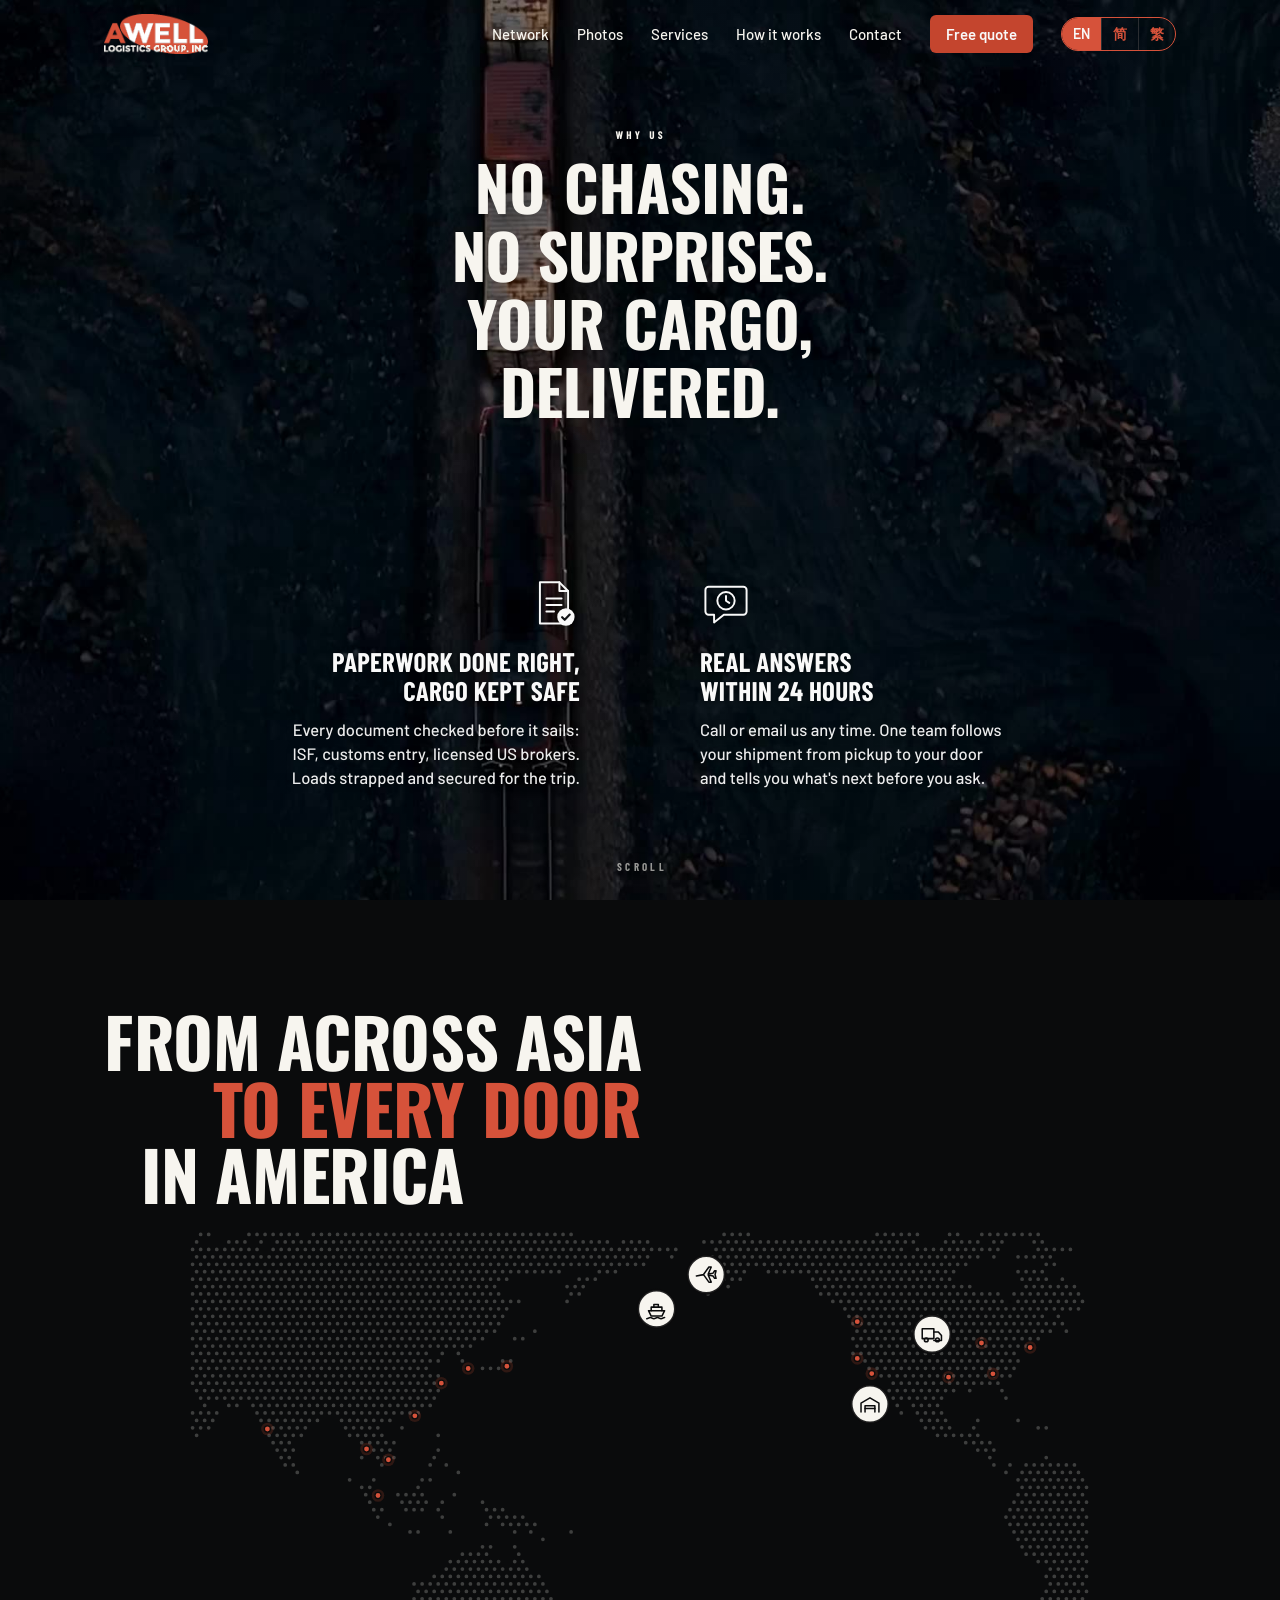
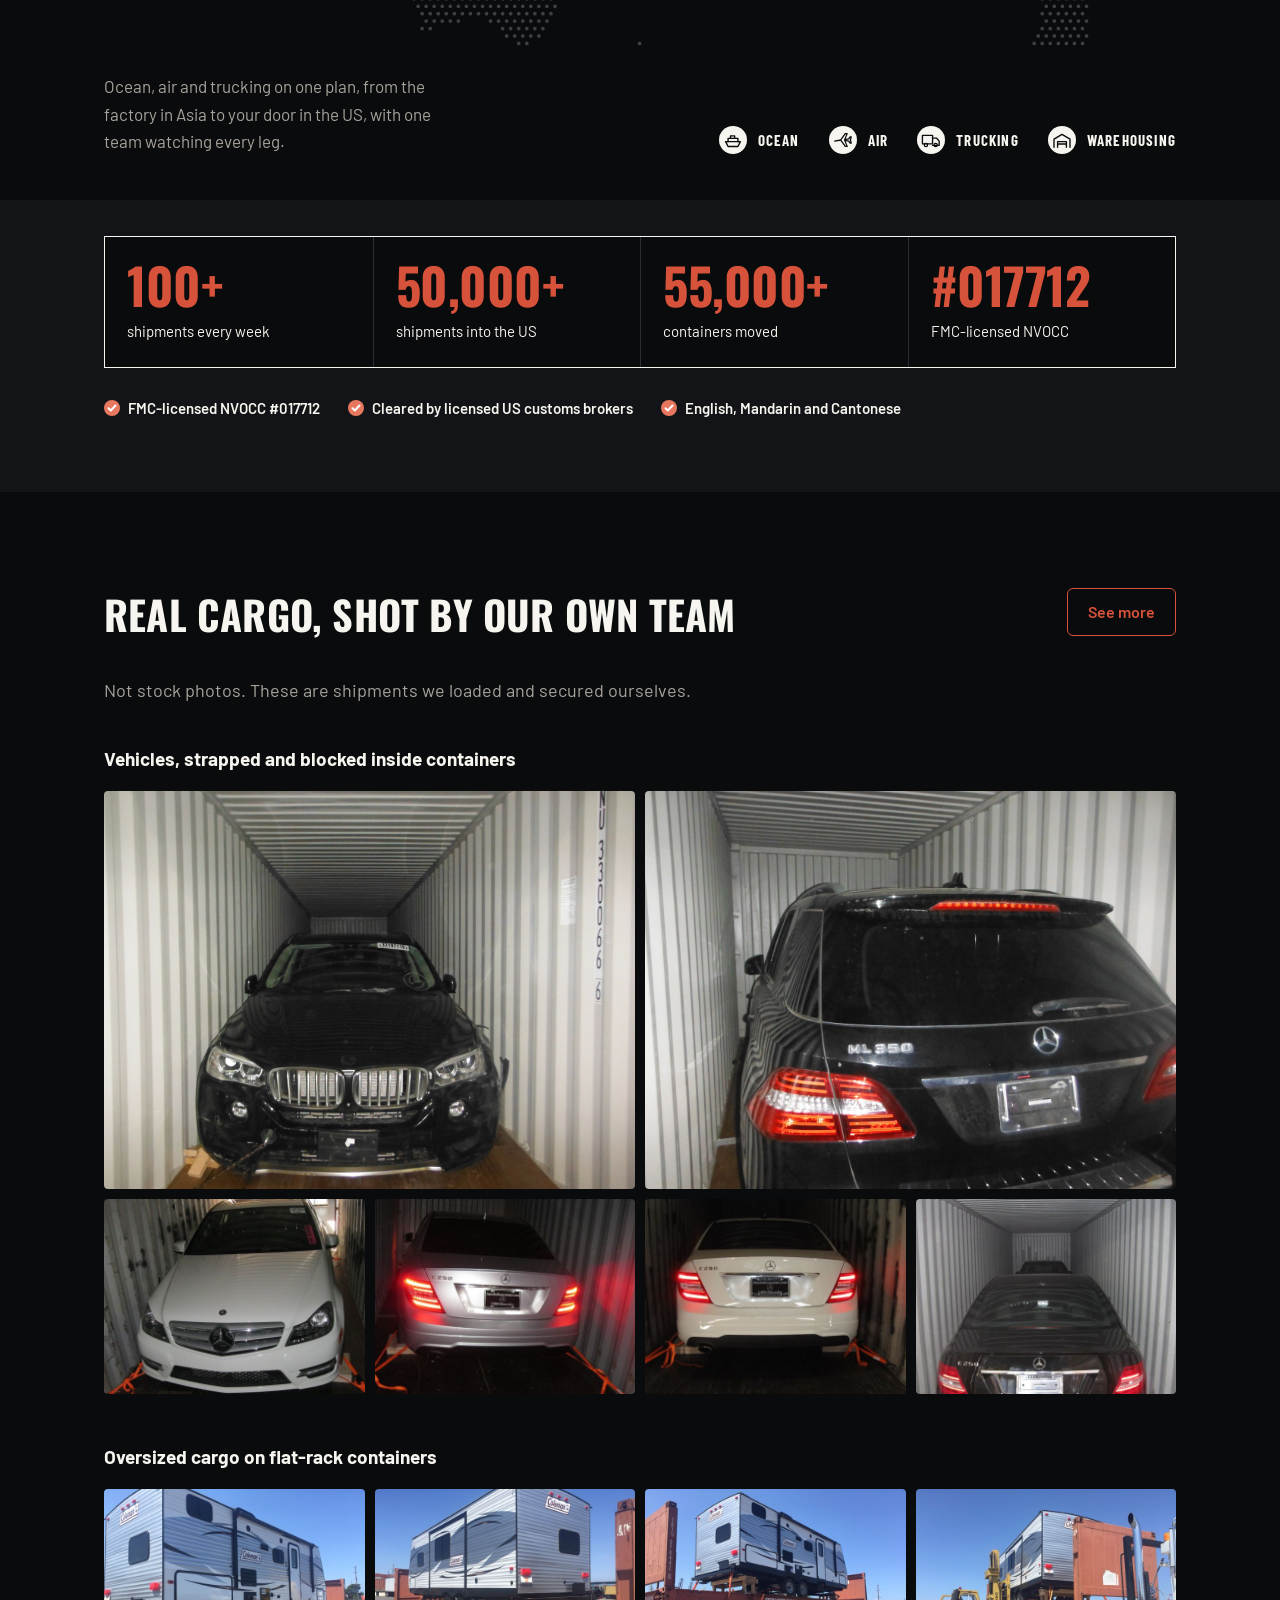
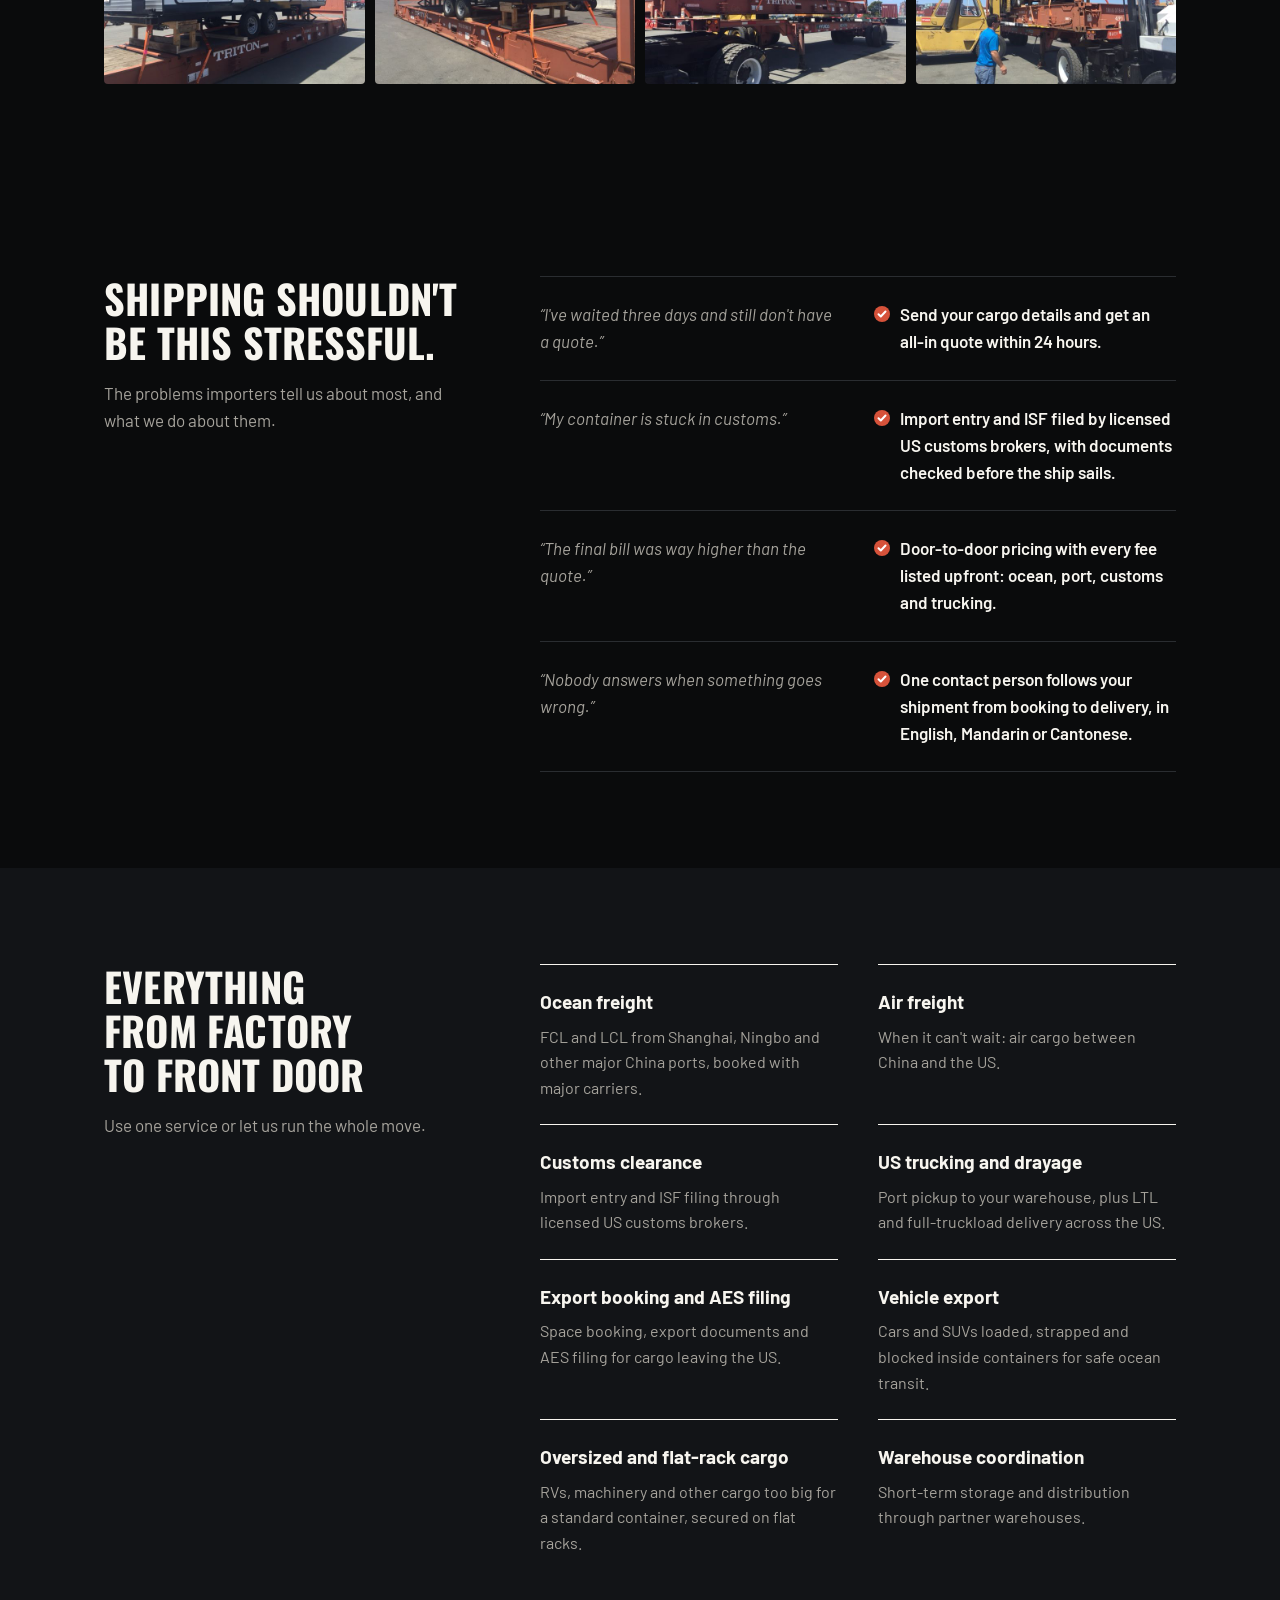
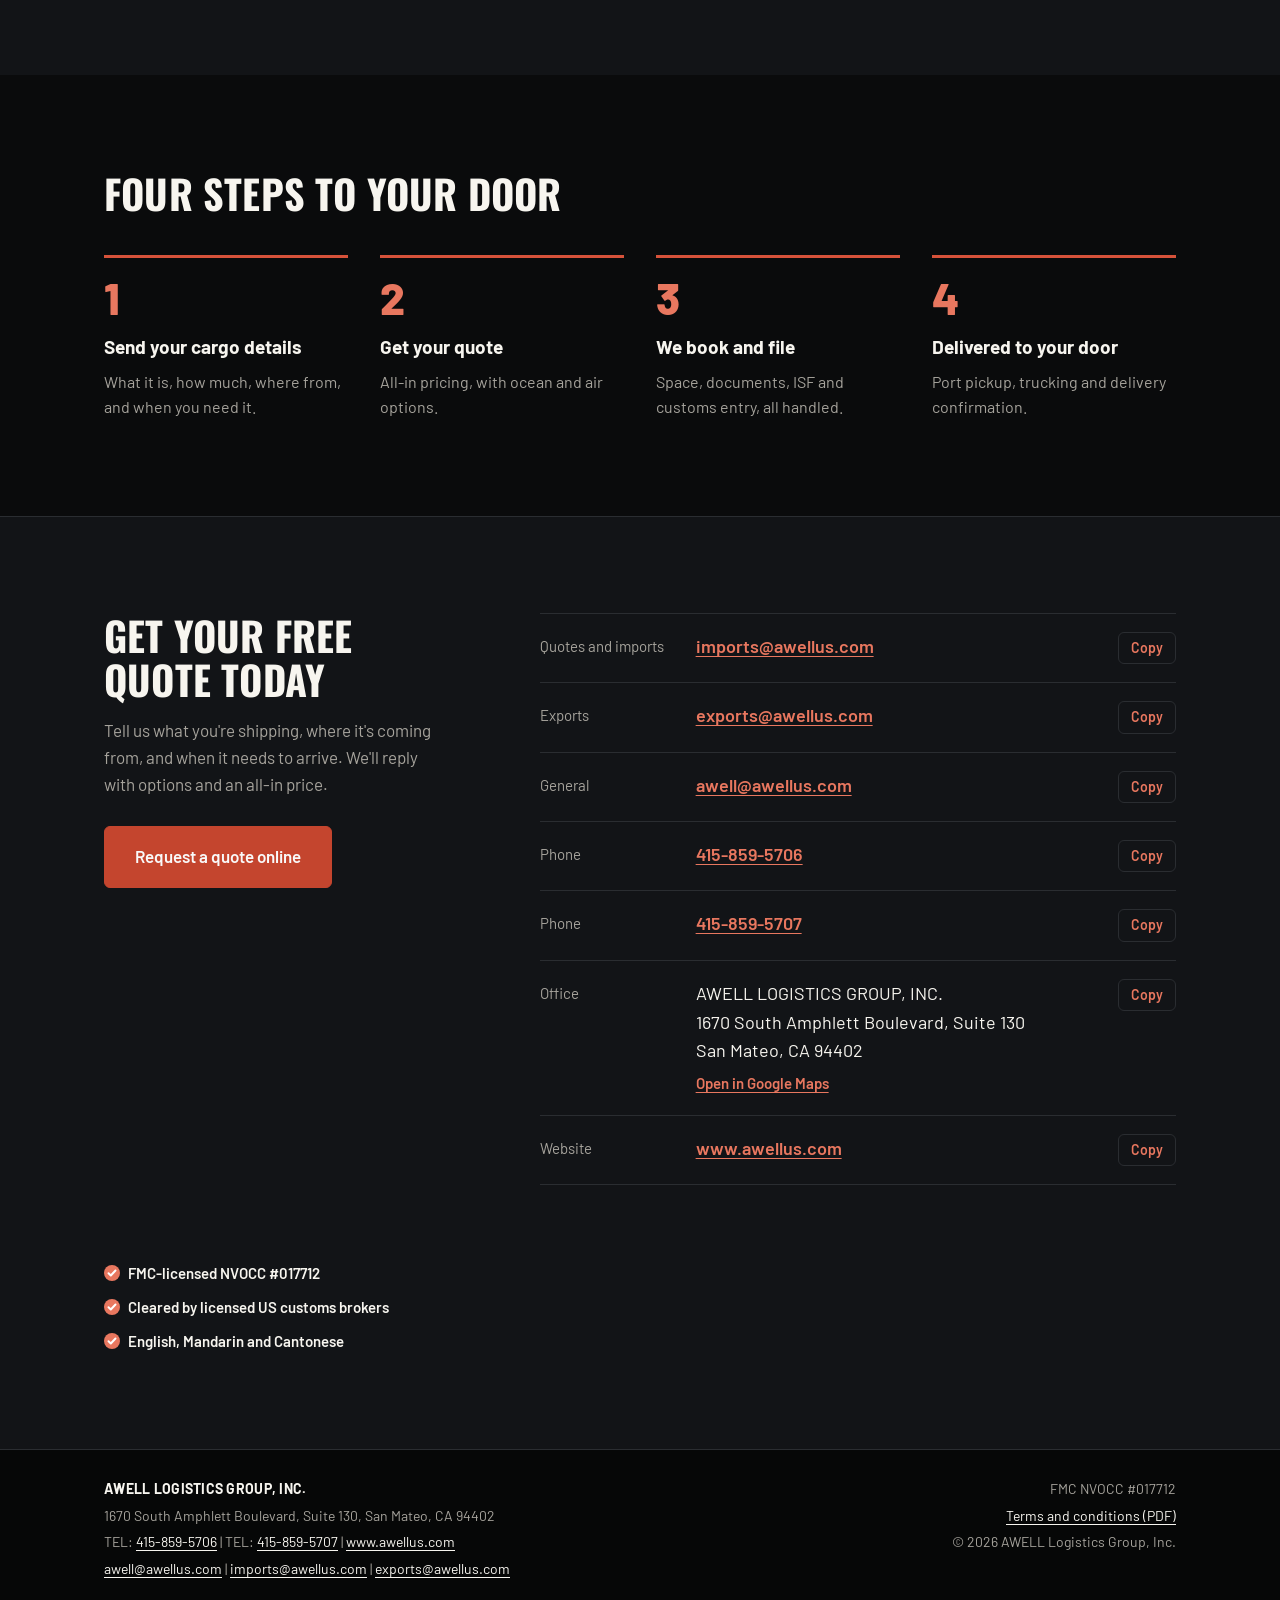
==== v2/index.html @ 86d9776c "Add new version at /v2" ====
<!doctype html>
<html lang="en" data-lang="en">
<head>
  <meta charset="utf-8">
  <meta name="viewport" content="width=device-width, initial-scale=1, viewport-fit=cover">
  <title>AWELL Logistics Group | No chasing. No surprises. Your cargo, delivered.</title>
  <meta name="description" content="Ocean, air, customs clearance and US trucking from Asia to your door. Documents checked before cargo sails, one team following every shipment, answers within 24 hours. FMC-licensed NVOCC in San Mateo, CA.">
  <link rel="icon" href="favicon.svg" type="image/svg+xml">
  <link rel="preconnect" href="https://fonts.googleapis.com">
  <link rel="preconnect" href="https://fonts.gstatic.com" crossorigin>
  <link href="https://fonts.googleapis.com/css2?family=Oswald:wght@500;700&family=Barlow+Condensed:wght@400;700&family=Barlow:wght@400;500;600;700&display=swap" rel="stylesheet">
  <link rel="stylesheet" href="styles.css">

  <!-- 语言切换：在页面显示前就决定语言，避免先闪一下英文 -->
  <script>
    (function () {
      // 三种语言：en = English，zh = 简体中文，zht = 繁體中文
      var ok = { en: 1, zh: 1, zht: 1 };
      var lang = "en";
      try {
        var q = new URLSearchParams(location.search).get("lang");
        var saved = localStorage.getItem("awell-lang");
        var nav = (navigator.language || "").toLowerCase();
        if (ok[q]) lang = q;
        else if (ok[saved]) lang = saved;
        else if (/^zh-(hk|tw|mo)|hant/.test(nav)) lang = "zht";   // 香港、台湾、澳门的浏览器 → 繁体
        else if (nav.indexOf("zh") === 0) lang = "zh";            // 其他中文浏览器 → 简体
      } catch (e) {}
      var html = { en: "en", zh: "zh-CN", zht: "zh-Hant-HK" };
      document.documentElement.setAttribute("data-lang", lang);
      document.documentElement.setAttribute("lang", html[lang]);
    })();
  </script>
</head>
<body class="has-hero">

<!-- =========================================================
     维护说明：每段文字都有英文 (class="en") 和简体中文 (class="zh") 两份，
     改内容时两份一起改。
     繁體中文不用写：选“繁”时，程序会把简体自动转换成香港繁体
     （转换库在 vendor/opencc-cn2t.js）。
     ========================================================= -->

<header class="topbar">
  <div class="wrap topbar-inner">
    <a class="brand" href="#top" aria-label="AWELL Logistics Group home">
      <img src="logo-light.png" alt="AWELL Logistics Group, Inc." width="117" height="45">
    </a>
    <nav class="nav" aria-label="Main">
      <a href="#network"><span class="en">Network</span><span class="zh">航线网络</span></a>
      <a href="#photos"><span class="en">Photos</span><span class="zh">实拍</span></a>
      <a href="#services"><span class="en">Services</span><span class="zh">服务</span></a>
      <a href="#how"><span class="en">How it works</span><span class="zh">合作流程</span></a>
      <a href="#contact"><span class="en">Contact</span><span class="zh">联系我们</span></a>
      <a class="nav-cta" href="quote.html"><span class="en">Free quote</span><span class="zh">免费报价</span></a>
      <div class="lang-switch" role="group" aria-label="Language">
        <button type="button" data-set-lang="en" lang="en">EN</button>
        <button type="button" data-set-lang="zh" lang="zh-CN" aria-label="简体中文">简</button>
        <button type="button" data-set-lang="zht" lang="zh-Hant" aria-label="繁體中文">繁</button>
      </div>
    </nav>
  </div>
</header>

<main id="top">

  <!-- ===== 首屏 =====
       背景视频：hero.mp4（10 秒，无声）。播完停在最后一帧；翻走再翻回首屏时从头重播（network.js）。hero-poster.jpg 是视频加载出来之前先显示的第一帧。
       换视频：把新文件也命名为 hero.mp4 覆盖即可；记得同时更新 hero-poster.jpg。 -->
  <section class="hero-frame" aria-label="AWELL Logistics Group">
    <video class="bg" src="hero.mp4" poster="hero-poster.jpg" autoplay muted playsinline disablepictureinpicture preload="auto" aria-hidden="true"></video>
    <div class="tint"></div>
    <div class="stage">
      <p class="eyebrow"><span><span class="en">Why us</span><span class="zh">为什么选择我们</span></span></p>

      <h1 class="headline">
        <span class="hl hl1"><span class="en">No chasing.</span><span class="zh">不用催，</span></span>
        <span class="hl hl2"><span class="en">No surprises.</span><span class="zh">不出意外，</span></span>
        <span class="hl hl3"><span class="en">Your cargo,</span><span class="zh">你的货，</span></span>
        <span class="hl hl4"><span class="en">delivered.</span><span class="zh">稳稳送到。</span></span>
      </h1>

      <!-- 左：文件齐全、货物安全 -->
      <section class="feature f-left">
        <svg class="icon" viewBox="0 0 48 48" fill="none" stroke="#F9F9F9" stroke-width="1.8" stroke-linecap="round" stroke-linejoin="round" aria-hidden="true">
          <path d="M11 4h18l8 8v30H11z"/><path d="M29 4v8h8"/>
          <path d="M17 19h14M17 25h14M17 31h7"/>
          <circle cx="35" cy="36" r="8" fill="#F9F9F9" stroke="none"/>
          <path d="M31.5 36.2l2.4 2.4 4.6-4.8" stroke="#101215" stroke-width="2"/>
        </svg>
        <h2>
          <span class="en"><span class="ln">Paperwork done right, </span><span class="ln">cargo kept safe </span></span>
          <span class="zh"><span class="ln">文件齐全</span><span class="ln">货物安全</span></span>
        </h2>
        <p>
          <span class="en"><span class="ln">Every document checked before it sails: </span><span class="ln">ISF, customs entry, licensed US brokers. </span><span class="ln">Loads strapped and secured for the trip. </span></span>
          <span class="zh"><span class="ln">开船前所有单证逐一核对，</span><span class="ln">ISF、报关由持牌美国报关行办理；</span><span class="ln">装柜加固到位，一路稳稳当当。</span></span>
        </p>
      </section>

      <!-- 右：随时联系、24 小时内答复 -->
      <section class="feature f-right">
        <svg class="icon" viewBox="0 0 48 48" fill="none" stroke="#F9F9F9" stroke-width="1.8" stroke-linecap="round" stroke-linejoin="round" aria-hidden="true">
          <path d="M8 8h32a3 3 0 0 1 3 3v20a3 3 0 0 1-3 3H22l-9 7v-7H8a3 3 0 0 1-3-3V11a3 3 0 0 1 3-3z"/>
          <circle cx="24" cy="21" r="8"/><path d="M24 16.5V21l3 2"/>
        </svg>
        <h2>
          <span class="en"><span class="ln">Real answers </span><span class="ln">within 24 hours </span></span>
          <span class="zh"><span class="ln">随时联系</span><span class="ln">24 小时内答复</span></span>
        </h2>
        <p>
          <span class="en"><span class="ln">Call or email us any time. One team follows </span><span class="ln">your shipment from pickup to your door </span><span class="ln">and tells you what's next before you ask. </span></span>
          <span class="zh"><span class="ln">电话、邮件随时找得到人，</span><span class="ln">同一个团队从提货跟到派送，</span><span class="ln">不用你催，进展我们主动告诉你。</span></span>
        </p>
      </section>
    </div>
    <a class="scroll-cue" href="#network"><span class="en">Scroll</span><span class="zh">向下</span></a>
  </section>

  <!-- ===== 第二屏：物流网络地图 =====
       地图、航线、图标是生成好的 SVG；出场动画由 network.js 触发，样式在 styles.css “第二屏”部分 -->
  <section class="network" id="network">
    <div class="wrap net-layout">
      <h2 class="net-title">
        <span class="ln ln1"><span class="en">From across Asia</span><span class="zh">从亚洲各地出发</span></span>
        <span class="ln ln2"><span class="en">to every door</span><span class="zh">送到美国</span></span>
        <span class="ln ln3"><span class="en">in America</span><span class="zh">每一个门口</span></span>
      </h2>
      <div class="net-map">
        <svg viewBox="0 0 1000 470" role="img" aria-label="Shipping routes from China, Vietnam, Thailand, Singapore, India, Korea and Japan to US ports, then trucking across the US">
<path class="net-dots" d="M0 21.7h0M0 38.3h0M0 54.9h0M0 71.5h0M0 88.1h0M0 104.7h0M0 121.4h0M0 138h0M0 154.6h0M0 171.2h0M0 204.4h0M0 221.1h0M4.5 13.3h0M4.5 30h0M4.5 46.6h0M4.5 63.2h0M4.5 79.8h0M4.5 96.4h0M4.5 113.1h0M4.5 129.7h0M4.5 146.3h0M4.5 162.9h0M4.5 179.5h0M4.5 212.8h0M4.5 229.4h0M9 5h0M9 21.7h0M9 38.3h0M9 54.9h0M9 71.5h0M9 88.1h0M9 104.7h0M9 121.4h0M9 138h0M9 154.6h0M9 171.2h0M9 187.8h0M9 204.4h0M9 221.1h0M13.5 30h0M13.5 46.6h0M13.5 63.2h0M13.5 79.8h0M13.5 96.4h0M13.5 113.1h0M13.5 129.7h0M13.5 146.3h0M13.5 162.9h0M13.5 179.5h0M13.5 196.1h0M13.5 212.8h0M18 5h0M18 21.7h0M18 38.3h0M18 54.9h0M18 71.5h0M18 88.1h0M18 104.7h0M18 121.4h0M18 138h0M18 154.6h0M18 171.2h0M18 187.8h0M18 204.4h0M18 221.1h0M22.5 30h0M22.5 46.6h0M22.5 63.2h0M22.5 79.8h0M22.5 96.4h0M22.5 113.1h0M22.5 129.7h0M22.5 146.3h0M22.5 162.9h0M22.5 179.5h0M22.5 212.8h0M27 21.7h0M27 38.3h0M27 54.9h0M27 71.5h0M27 88.1h0M27 104.7h0M27 121.4h0M27 138h0M27 154.6h0M27 171.2h0M27 187.8h0M27 204.4h0M31.5 30h0M31.5 46.6h0M31.5 63.2h0M31.5 79.8h0M31.5 96.4h0M31.5 113.1h0M31.5 129.7h0M31.5 146.3h0M31.5 162.9h0M31.5 179.5h0M36 21.7h0M36 38.3h0M36 54.9h0M36 71.5h0M36 88.1h0M36 104.7h0M36 121.4h0M36 138h0M36 154.6h0M36 171.2h0M36 187.8h0M40.5 13.3h0M40.5 30h0M40.5 46.6h0M40.5 63.2h0M40.5 79.8h0M40.5 96.4h0M40.5 113.1h0M40.5 129.7h0M40.5 146.3h0M40.5 162.9h0M40.5 179.5h0M40.5 196.1h0M45 21.7h0M45 38.3h0M45 54.9h0M45 71.5h0M45 88.1h0M45 104.7h0M45 121.4h0M45 138h0M45 154.6h0M45 171.2h0M45 187.8h0M49.5 13.3h0M49.5 30h0M49.5 46.6h0M49.5 63.2h0M49.5 79.8h0M49.5 96.4h0M49.5 113.1h0M49.5 129.7h0M49.5 146.3h0M49.5 162.9h0M49.5 179.5h0M49.5 196.1h0M54 21.7h0M54 38.3h0M54 54.9h0M54 71.5h0M54 88.1h0M54 104.7h0M54 121.4h0M54 138h0M54 154.6h0M54 171.2h0M54 187.8h0M58.5 13.3h0M58.5 30h0M58.5 46.6h0M58.5 63.2h0M58.5 79.8h0M58.5 96.4h0M58.5 113.1h0M58.5 129.7h0M58.5 146.3h0M58.5 162.9h0M58.5 179.5h0M63 5h0M63 21.7h0M63 38.3h0M63 54.9h0M63 71.5h0M63 88.1h0M63 104.7h0M63 121.4h0M63 138h0M63 154.6h0M63 171.2h0M63 187.8h0M67.5 30h0M67.5 46.6h0M67.5 63.2h0M67.5 79.8h0M67.5 96.4h0M67.5 113.1h0M67.5 129.7h0M67.5 146.3h0M67.5 162.9h0M67.5 179.5h0M67.5 196.1h0M72 5h0M72 21.7h0M72 38.3h0M72 54.9h0M72 71.5h0M72 88.1h0M72 104.7h0M72 121.4h0M72 138h0M72 154.6h0M72 171.2h0M72 187.8h0M72 204.4h0M76.5 13.3h0M76.5 30h0M76.5 46.6h0M76.5 63.2h0M76.5 79.8h0M76.5 96.4h0M76.5 113.1h0M76.5 129.7h0M76.5 146.3h0M76.5 162.9h0M76.5 179.5h0M76.5 196.1h0M76.5 212.8h0M81 5h0M81 38.3h0M81 54.9h0M81 71.5h0M81 88.1h0M81 104.7h0M81 121.4h0M81 138h0M81 154.6h0M81 171.2h0M81 187.8h0M81 204.4h0M85.5 30h0M85.5 46.6h0M85.5 63.2h0M85.5 79.8h0M85.5 96.4h0M85.5 113.1h0M85.5 129.7h0M85.5 146.3h0M85.5 162.9h0M85.5 179.5h0M85.5 196.1h0M85.5 212.8h0M85.5 229.4h0M90 5h0M90 21.7h0M90 38.3h0M90 54.9h0M90 71.5h0M90 88.1h0M90 104.7h0M90 121.4h0M90 138h0M90 154.6h0M90 171.2h0M90 187.8h0M90 204.4h0M90 221.1h0M90 237.7h0M94.5 13.3h0M94.5 30h0M94.5 46.6h0M94.5 63.2h0M94.5 79.8h0M94.5 96.4h0M94.5 113.1h0M94.5 129.7h0M94.5 146.3h0M94.5 162.9h0M94.5 179.5h0M94.5 196.1h0M94.5 212.8h0M94.5 229.4h0M94.5 246h0M99 5h0M99 21.7h0M99 38.3h0M99 54.9h0M99 71.5h0M99 88.1h0M99 104.7h0M99 121.4h0M99 138h0M99 154.6h0M99 171.2h0M99 187.8h0M99 204.4h0M99 221.1h0M99 237.7h0M99 254.3h0M103.5 13.3h0M103.5 30h0M103.5 46.6h0M103.5 63.2h0M103.5 79.8h0M103.5 96.4h0M103.5 113.1h0M103.5 129.7h0M103.5 146.3h0M103.5 162.9h0M103.5 179.5h0M103.5 196.1h0M103.5 212.8h0M103.5 229.4h0M103.5 246h0M103.5 262.6h0M108 5h0M108 21.7h0M108 38.3h0M108 54.9h0M108 71.5h0M108 88.1h0M108 104.7h0M108 121.4h0M108 138h0M108 154.6h0M108 171.2h0M108 187.8h0M108 204.4h0M108 221.1h0M108 237.7h0M108 254.3h0M112.5 13.3h0M112.5 30h0M112.5 46.6h0M112.5 63.2h0M112.5 79.8h0M112.5 96.4h0M112.5 113.1h0M112.5 129.7h0M112.5 146.3h0M112.5 162.9h0M112.5 179.5h0M112.5 196.1h0M112.5 212.8h0M112.5 229.4h0M112.5 246h0M112.5 262.6h0M117 5h0M117 21.7h0M117 38.3h0M117 54.9h0M117 71.5h0M117 88.1h0M117 104.7h0M117 121.4h0M117 138h0M117 154.6h0M117 171.2h0M117 187.8h0M117 204.4h0M117 221.1h0M117 270.9h0M121.5 13.3h0M121.5 30h0M121.5 46.6h0M121.5 63.2h0M121.5 79.8h0M121.5 96.4h0M121.5 113.1h0M121.5 129.7h0M121.5 146.3h0M121.5 162.9h0M121.5 179.5h0M121.5 196.1h0M121.5 212.8h0M121.5 229.4h0M126 21.7h0M126 38.3h0M126 54.9h0M126 71.5h0M126 88.1h0M126 104.7h0M126 121.4h0M126 138h0M126 154.6h0M126 171.2h0M126 187.8h0M126 204.4h0M126 221.1h0M130.5 13.3h0M130.5 30h0M130.5 46.6h0M130.5 63.2h0M130.5 79.8h0M130.5 96.4h0M130.5 113.1h0M130.5 129.7h0M130.5 146.3h0M130.5 162.9h0M130.5 179.5h0M130.5 196.1h0M130.5 212.8h0M135 5h0M135 21.7h0M135 38.3h0M135 54.9h0M135 71.5h0M135 88.1h0M135 104.7h0M135 121.4h0M135 138h0M135 154.6h0M135 171.2h0M135 187.8h0M135 204.4h0M139.5 13.3h0M139.5 30h0M139.5 46.6h0M139.5 63.2h0M139.5 79.8h0M139.5 96.4h0M139.5 113.1h0M139.5 129.7h0M139.5 146.3h0M139.5 162.9h0M139.5 179.5h0M139.5 196.1h0M139.5 212.8h0M144 5h0M144 21.7h0M144 38.3h0M144 54.9h0M144 71.5h0M144 88.1h0M144 104.7h0M144 121.4h0M144 138h0M144 154.6h0M144 171.2h0M144 187.8h0M144 204.4h0M148.5 13.3h0M148.5 30h0M148.5 46.6h0M148.5 63.2h0M148.5 79.8h0M148.5 96.4h0M148.5 113.1h0M148.5 129.7h0M148.5 146.3h0M148.5 162.9h0M148.5 179.5h0M148.5 196.1h0M153 5h0M153 21.7h0M153 38.3h0M153 54.9h0M153 71.5h0M153 88.1h0M153 104.7h0M153 121.4h0M153 138h0M153 154.6h0M153 171.2h0M153 187.8h0M153 204.4h0M157.5 13.3h0M157.5 30h0M157.5 46.6h0M157.5 63.2h0M157.5 79.8h0M157.5 96.4h0M157.5 113.1h0M157.5 129.7h0M157.5 146.3h0M157.5 162.9h0M157.5 179.5h0M157.5 196.1h0M162 5h0M162 21.7h0M162 38.3h0M162 54.9h0M162 71.5h0M162 88.1h0M162 104.7h0M162 121.4h0M162 138h0M162 154.6h0M162 171.2h0M162 187.8h0M162 204.4h0M166.5 13.3h0M166.5 30h0M166.5 46.6h0M166.5 63.2h0M166.5 79.8h0M166.5 96.4h0M166.5 113.1h0M166.5 129.7h0M166.5 146.3h0M166.5 162.9h0M166.5 179.5h0M166.5 196.1h0M166.5 212.8h0M171 5h0M171 21.7h0M171 38.3h0M171 54.9h0M171 71.5h0M171 88.1h0M171 104.7h0M171 121.4h0M171 138h0M171 154.6h0M171 171.2h0M171 187.8h0M171 204.4h0M171 221.1h0M175.5 13.3h0M175.5 30h0M175.5 46.6h0M175.5 63.2h0M175.5 79.8h0M175.5 96.4h0M175.5 113.1h0M175.5 129.7h0M175.5 146.3h0M175.5 162.9h0M175.5 179.5h0M175.5 196.1h0M175.5 212.8h0M175.5 229.4h0M175.5 279.2h0M180 5h0M180 21.7h0M180 38.3h0M180 54.9h0M180 71.5h0M180 88.1h0M180 104.7h0M180 121.4h0M180 138h0M180 154.6h0M180 171.2h0M180 187.8h0M180 204.4h0M180 221.1h0M184.5 13.3h0M184.5 30h0M184.5 46.6h0M184.5 63.2h0M184.5 79.8h0M184.5 96.4h0M184.5 113.1h0M184.5 129.7h0M184.5 146.3h0M184.5 162.9h0M184.5 179.5h0M184.5 196.1h0M184.5 212.8h0M184.5 229.4h0M189 5h0M189 21.7h0M189 38.3h0M189 54.9h0M189 71.5h0M189 88.1h0M189 104.7h0M189 121.4h0M189 138h0M189 154.6h0M189 171.2h0M189 187.8h0M189 204.4h0M189 221.1h0M189 237.7h0M189 254.3h0M189 287.5h0M193.5 13.3h0M193.5 30h0M193.5 46.6h0M193.5 63.2h0M193.5 79.8h0M193.5 96.4h0M193.5 113.1h0M193.5 129.7h0M193.5 146.3h0M193.5 162.9h0M193.5 179.5h0M193.5 196.1h0M193.5 212.8h0M193.5 229.4h0M193.5 295.8h0M198 5h0M198 21.7h0M198 38.3h0M198 54.9h0M198 71.5h0M198 88.1h0M198 104.7h0M198 121.4h0M198 138h0M198 154.6h0M198 171.2h0M198 187.8h0M198 204.4h0M198 221.1h0M198 237.7h0M198 287.5h0M198 304.2h0M202.5 13.3h0M202.5 30h0M202.5 46.6h0M202.5 63.2h0M202.5 79.8h0M202.5 96.4h0M202.5 113.1h0M202.5 129.7h0M202.5 146.3h0M202.5 162.9h0M202.5 179.5h0M202.5 196.1h0M202.5 212.8h0M202.5 229.4h0M202.5 246h0M202.5 279.2h0M202.5 312.5h0M207 5h0M207 21.7h0M207 38.3h0M207 54.9h0M207 71.5h0M207 88.1h0M207 104.7h0M207 121.4h0M207 138h0M207 154.6h0M207 171.2h0M207 187.8h0M207 204.4h0M207 221.1h0M207 237.7h0M207 254.3h0M207 320.8h0M211.5 13.3h0M211.5 30h0M211.5 46.6h0M211.5 63.2h0M211.5 79.8h0M211.5 96.4h0M211.5 113.1h0M211.5 129.7h0M211.5 146.3h0M211.5 162.9h0M211.5 179.5h0M211.5 196.1h0M211.5 212.8h0M211.5 229.4h0M211.5 246h0M211.5 262.6h0M211.5 312.5h0M216 5h0M216 21.7h0M216 38.3h0M216 54.9h0M216 71.5h0M216 88.1h0M216 104.7h0M216 121.4h0M216 138h0M216 154.6h0M216 171.2h0M216 187.8h0M216 204.4h0M216 237.7h0M216 254.3h0M220.5 13.3h0M220.5 30h0M220.5 46.6h0M220.5 63.2h0M220.5 79.8h0M220.5 96.4h0M220.5 113.1h0M220.5 129.7h0M220.5 146.3h0M220.5 162.9h0M220.5 179.5h0M220.5 196.1h0M220.5 212.8h0M220.5 246h0M220.5 329.1h0M225 5h0M225 21.7h0M225 38.3h0M225 54.9h0M225 71.5h0M225 88.1h0M225 104.7h0M225 121.4h0M225 138h0M225 154.6h0M225 171.2h0M225 187.8h0M225 204.4h0M225 237.7h0M225 254.3h0M229.5 13.3h0M229.5 30h0M229.5 46.6h0M229.5 63.2h0M229.5 79.8h0M229.5 96.4h0M229.5 113.1h0M229.5 129.7h0M229.5 146.3h0M229.5 162.9h0M229.5 179.5h0M229.5 196.1h0M229.5 295.8h0M234 5h0M234 21.7h0M234 38.3h0M234 54.9h0M234 71.5h0M234 88.1h0M234 104.7h0M234 121.4h0M234 138h0M234 154.6h0M234 171.2h0M234 187.8h0M234 204.4h0M234 221.1h0M234 304.2h0M238.5 13.3h0M238.5 30h0M238.5 46.6h0M238.5 63.2h0M238.5 79.8h0M238.5 96.4h0M238.5 113.1h0M238.5 129.7h0M238.5 146.3h0M238.5 162.9h0M238.5 179.5h0M238.5 196.1h0M238.5 295.8h0M238.5 312.5h0M243 5h0M243 21.7h0M243 38.3h0M243 54.9h0M243 71.5h0M243 88.1h0M243 104.7h0M243 121.4h0M243 138h0M243 154.6h0M243 171.2h0M243 187.8h0M243 204.4h0M243 304.2h0M243 337.4h0M247.5 13.3h0M247.5 30h0M247.5 46.6h0M247.5 63.2h0M247.5 79.8h0M247.5 96.4h0M247.5 113.1h0M247.5 129.7h0M247.5 146.3h0M247.5 162.9h0M247.5 179.5h0M247.5 196.1h0M247.5 295.8h0M247.5 312.5h0M247.5 395.6h0M247.5 412.2h0M252 5h0M252 21.7h0M252 38.3h0M252 54.9h0M252 71.5h0M252 88.1h0M252 104.7h0M252 121.4h0M252 138h0M252 154.6h0M252 171.2h0M252 187.8h0M252 204.4h0M252 287.5h0M252 304.2h0M252 337.4h0M252 403.9h0M252 420.5h0M256.5 13.3h0M256.5 30h0M256.5 46.6h0M256.5 63.2h0M256.5 79.8h0M256.5 96.4h0M256.5 113.1h0M256.5 129.7h0M256.5 146.3h0M256.5 162.9h0M256.5 179.5h0M256.5 196.1h0M256.5 279.2h0M256.5 295.8h0M256.5 312.5h0M256.5 395.6h0M256.5 412.2h0M256.5 428.8h0M256.5 445.4h0M261 5h0M261 21.7h0M261 38.3h0M261 54.9h0M261 71.5h0M261 88.1h0M261 104.7h0M261 121.4h0M261 138h0M261 154.6h0M261 171.2h0M261 187.8h0M261 304.2h0M261 403.9h0M261 420.5h0M261 437.1h0M265.5 13.3h0M265.5 30h0M265.5 46.6h0M265.5 63.2h0M265.5 79.8h0M265.5 96.4h0M265.5 113.1h0M265.5 129.7h0M265.5 146.3h0M265.5 162.9h0M265.5 179.5h0M265.5 196.1h0M265.5 262.6h0M265.5 279.2h0M265.5 395.6h0M265.5 412.2h0M265.5 428.8h0M265.5 445.4h0M270 5h0M270 21.7h0M270 38.3h0M270 54.9h0M270 71.5h0M270 88.1h0M270 104.7h0M270 121.4h0M270 171.2h0M270 187.8h0M270 254.3h0M270 387.2h0M270 403.9h0M270 420.5h0M270 437.1h0M274.5 13.3h0M274.5 30h0M274.5 46.6h0M274.5 63.2h0M274.5 79.8h0M274.5 96.4h0M274.5 113.1h0M274.5 129.7h0M274.5 146.3h0M274.5 162.9h0M274.5 179.5h0M274.5 229.4h0M274.5 246h0M274.5 312.5h0M274.5 395.6h0M274.5 412.2h0M274.5 428.8h0M279 5h0M279 21.7h0M279 38.3h0M279 54.9h0M279 71.5h0M279 88.1h0M279 104.7h0M279 121.4h0M279 138h0M279 171.2h0M279 304.2h0M279 320.8h0M279 387.2h0M279 403.9h0M279 420.5h0M279 437.1h0M283.5 13.3h0M283.5 30h0M283.5 46.6h0M283.5 63.2h0M283.5 79.8h0M283.5 96.4h0M283.5 113.1h0M283.5 129.7h0M283.5 262.6h0M283.5 378.9h0M283.5 395.6h0M283.5 412.2h0M283.5 428.8h0M288 5h0M288 21.7h0M288 38.3h0M288 54.9h0M288 71.5h0M288 88.1h0M288 104.7h0M288 121.4h0M288 337.4h0M288 370.6h0M288 387.2h0M288 403.9h0M288 420.5h0M288 437.1h0M292.5 13.3h0M292.5 30h0M292.5 46.6h0M292.5 63.2h0M292.5 79.8h0M292.5 96.4h0M292.5 113.1h0M292.5 129.7h0M292.5 295.8h0M292.5 378.9h0M292.5 395.6h0M292.5 412.2h0M292.5 428.8h0M297 5h0M297 21.7h0M297 38.3h0M297 54.9h0M297 71.5h0M297 88.1h0M297 104.7h0M297 121.4h0M297 138h0M297 270.9h0M297 370.6h0M297 387.2h0M297 403.9h0M297 420.5h0M297 437.1h0M301.5 13.3h0M301.5 30h0M301.5 46.6h0M301.5 63.2h0M301.5 79.8h0M301.5 96.4h0M301.5 113.1h0M301.5 129.7h0M301.5 146.3h0M301.5 362.3h0M301.5 378.9h0M301.5 395.6h0M301.5 412.2h0M301.5 428.8h0M306 5h0M306 21.7h0M306 38.3h0M306 54.9h0M306 71.5h0M306 88.1h0M306 104.7h0M306 121.4h0M306 154.6h0M306 370.6h0M306 387.2h0M306 403.9h0M306 420.5h0M310.5 13.3h0M310.5 30h0M310.5 46.6h0M310.5 63.2h0M310.5 79.8h0M310.5 96.4h0M310.5 113.1h0M310.5 129.7h0M310.5 362.3h0M310.5 378.9h0M310.5 395.6h0M310.5 412.2h0M310.5 428.8h0M315 5h0M315 21.7h0M315 38.3h0M315 54.9h0M315 71.5h0M315 88.1h0M315 104.7h0M315 121.4h0M315 370.6h0M315 387.2h0M315 403.9h0M315 420.5h0M319.5 13.3h0M319.5 30h0M319.5 46.6h0M319.5 63.2h0M319.5 79.8h0M319.5 96.4h0M319.5 113.1h0M319.5 362.3h0M319.5 378.9h0M319.5 395.6h0M319.5 412.2h0M319.5 428.8h0M324 5h0M324 21.7h0M324 38.3h0M324 54.9h0M324 71.5h0M324 88.1h0M324 104.7h0M324 121.4h0M324 154.6h0M324 304.2h0M324 354h0M324 370.6h0M324 387.2h0M324 403.9h0M324 420.5h0M328.5 13.3h0M328.5 30h0M328.5 46.6h0M328.5 63.2h0M328.5 79.8h0M328.5 96.4h0M328.5 113.1h0M328.5 312.5h0M328.5 329.1h0M328.5 362.3h0M328.5 378.9h0M328.5 395.6h0M328.5 412.2h0M328.5 428.8h0M333 5h0M333 21.7h0M333 38.3h0M333 54.9h0M333 71.5h0M333 88.1h0M333 104.7h0M333 154.6h0M333 320.8h0M333 354h0M333 370.6h0M333 387.2h0M333 403.9h0M333 420.5h0M333 437.1h0M337.5 13.3h0M337.5 30h0M337.5 46.6h0M337.5 63.2h0M337.5 79.8h0M337.5 96.4h0M337.5 113.1h0M337.5 312.5h0M337.5 378.9h0M337.5 395.6h0M337.5 412.2h0M337.5 428.8h0M342 5h0M342 21.7h0M342 38.3h0M342 54.9h0M342 71.5h0M342 88.1h0M342 104.7h0M342 154.6h0M342 320.8h0M342 370.6h0M342 387.2h0M342 403.9h0M342 420.5h0M342 437.1h0M346.5 13.3h0M346.5 30h0M346.5 46.6h0M346.5 79.8h0M346.5 96.4h0M346.5 146.3h0M346.5 312.5h0M346.5 329.1h0M346.5 378.9h0M346.5 395.6h0M346.5 412.2h0M346.5 428.8h0M346.5 445.4h0M351 5h0M351 21.7h0M351 38.3h0M351 54.9h0M351 88.1h0M351 320.8h0M351 387.2h0M351 403.9h0M351 420.5h0M351 437.1h0M351 453.7h0M355.5 13.3h0M355.5 30h0M355.5 46.6h0M355.5 79.8h0M355.5 146.3h0M355.5 329.1h0M355.5 378.9h0M355.5 395.6h0M355.5 412.2h0M355.5 428.8h0M355.5 445.4h0M360 5h0M360 21.7h0M360 38.3h0M360 121.4h0M360 320.8h0M360 337.4h0M360 354h0M360 370.6h0M360 387.2h0M360 403.9h0M360 420.5h0M360 437.1h0M360 453.7h0M364.5 13.3h0M364.5 30h0M364.5 46.6h0M364.5 79.8h0M364.5 329.1h0M364.5 362.3h0M364.5 378.9h0M364.5 395.6h0M364.5 412.2h0M364.5 428.8h0M364.5 445.4h0M364.5 462h0M369 5h0M369 21.7h0M369 38.3h0M369 121.4h0M369 320.8h0M369 370.6h0M369 387.2h0M369 403.9h0M369 420.5h0M369 437.1h0M369 453.7h0M373.5 13.3h0M373.5 30h0M373.5 46.6h0M373.5 329.1h0M373.5 378.9h0M373.5 395.6h0M373.5 412.2h0M373.5 428.8h0M373.5 445.4h0M373.5 462h0M378 5h0M378 21.7h0M378 38.3h0M378 337.4h0M378 387.2h0M378 403.9h0M378 420.5h0M378 437.1h0M378 453.7h0M382.5 13.3h0M382.5 30h0M382.5 46.6h0M382.5 113.1h0M382.5 329.1h0M382.5 395.6h0M382.5 412.2h0M382.5 428.8h0M382.5 445.4h0M387 5h0M387 21.7h0M387 38.3h0M387 387.2h0M387 403.9h0M387 420.5h0M387 437.1h0M387 453.7h0M391.5 13.3h0M391.5 30h0M391.5 46.6h0M391.5 345.7h0M391.5 395.6h0M391.5 412.2h0M391.5 428.8h0M391.5 445.4h0M396 5h0M396 21.7h0M396 38.3h0M396 403.9h0M396 420.5h0M396 437.1h0M400.5 13.3h0M400.5 30h0M400.5 46.6h0M400.5 412.2h0M400.5 428.8h0M405 5h0M405 21.7h0M405 38.3h0M405 420.5h0M409.5 13.3h0M409.5 30h0M409.5 46.6h0M414 5h0M414 21.7h0M414 38.3h0M418.5 13.3h0M418.5 30h0M418.5 63.2h0M418.5 79.8h0M423 5h0M423 21.7h0M423 38.3h0M423 71.5h0M423 337.4h0M427.5 13.3h0M427.5 30h0M427.5 63.2h0M432 21.7h0M432 38.3h0M432 54.9h0M432 71.5h0M436.5 13.3h0M436.5 30h0M436.5 63.2h0M441 21.7h0M441 38.3h0M441 54.9h0M445.5 13.3h0M445.5 30h0M450 21.7h0M450 38.3h0M450 54.9h0M454.5 13.3h0M454.5 30h0M454.5 46.6h0M459 21.7h0M459 38.3h0M463.5 13.3h0M463.5 30h0M463.5 46.6h0M468 21.7h0M468 38.3h0M472.5 30h0M472.5 46.6h0M477 21.7h0M477 38.3h0M481.5 13.3h0M481.5 30h0M486 21.7h0M486 38.3h0M490.5 13.3h0M490.5 30h0M495 21.7h0M495 38.3h0M499.5 13.3h0M499.5 30h0M499.5 462h0M504 21.7h0M504 38.3h0M508.5 13.3h0M508.5 30h0M513 21.7h0M522 21.7h0M531 21.7h0M535.5 30h0M540 21.7h0M571.5 13.3h0M571.5 30h0M576 38.3h0M576 71.5h0M580.5 13.3h0M580.5 30h0M580.5 46.6h0M585 21.7h0M585 38.3h0M585 54.9h0M589.5 13.3h0M589.5 30h0M589.5 46.6h0M594 5h0M594 21.7h0M594 38.3h0M594 54.9h0M598.5 13.3h0M598.5 30h0M598.5 46.6h0M598.5 63.2h0M603 5h0M603 21.7h0M603 38.3h0M603 54.9h0M607.5 13.3h0M607.5 30h0M607.5 46.6h0M612 5h0M612 21.7h0M612 38.3h0M612 54.9h0M616.5 13.3h0M616.5 30h0M616.5 46.6h0M621 5h0M621 21.7h0M621 38.3h0M625.5 13.3h0M625.5 30h0M630 21.7h0M630 38.3h0M634.5 13.3h0M634.5 30h0M639 21.7h0M639 38.3h0M643.5 13.3h0M643.5 30h0M643.5 46.6h0M648 21.7h0M648 38.3h0M652.5 13.3h0M652.5 30h0M652.5 46.6h0M657 21.7h0M657 38.3h0M661.5 13.3h0M661.5 30h0M661.5 46.6h0M666 21.7h0M666 38.3h0M670.5 13.3h0M670.5 30h0M670.5 46.6h0M675 21.7h0M675 38.3h0M679.5 13.3h0M679.5 30h0M679.5 46.6h0M684 21.7h0M684 38.3h0M688.5 13.3h0M688.5 30h0M688.5 46.6h0M693 21.7h0M693 38.3h0M693 54.9h0M697.5 13.3h0M697.5 30h0M697.5 46.6h0M697.5 63.2h0M702 21.7h0M702 38.3h0M702 54.9h0M702 71.5h0M706.5 13.3h0M706.5 30h0M706.5 46.6h0M706.5 63.2h0M711 21.7h0M711 38.3h0M711 54.9h0M711 71.5h0M715.5 13.3h0M715.5 30h0M715.5 46.6h0M715.5 63.2h0M715.5 79.8h0M720 21.7h0M720 38.3h0M720 54.9h0M720 71.5h0M724.5 13.3h0M724.5 30h0M724.5 46.6h0M724.5 63.2h0M724.5 79.8h0M729 21.7h0M729 38.3h0M729 54.9h0M729 71.5h0M729 88.1h0M733.5 13.3h0M733.5 30h0M733.5 46.6h0M733.5 63.2h0M733.5 79.8h0M733.5 96.4h0M738 21.7h0M738 38.3h0M738 54.9h0M738 71.5h0M738 88.1h0M738 104.7h0M738 121.4h0M738 138h0M742.5 13.3h0M742.5 30h0M742.5 46.6h0M742.5 63.2h0M742.5 79.8h0M742.5 96.4h0M742.5 113.1h0M742.5 129.7h0M747 21.7h0M747 38.3h0M747 54.9h0M747 71.5h0M747 88.1h0M747 104.7h0M747 121.4h0M747 138h0M751.5 13.3h0M751.5 30h0M751.5 46.6h0M751.5 63.2h0M751.5 79.8h0M751.5 96.4h0M751.5 113.1h0M751.5 129.7h0M751.5 146.3h0M756 21.7h0M756 38.3h0M756 54.9h0M756 71.5h0M756 88.1h0M756 104.7h0M756 121.4h0M756 138h0M756 154.6h0M760.5 13.3h0M760.5 30h0M760.5 46.6h0M760.5 63.2h0M760.5 79.8h0M760.5 96.4h0M760.5 113.1h0M760.5 129.7h0M760.5 146.3h0M765 5h0M765 21.7h0M765 38.3h0M765 54.9h0M765 71.5h0M765 88.1h0M765 104.7h0M765 121.4h0M765 138h0M765 154.6h0M769.5 13.3h0M769.5 30h0M769.5 46.6h0M769.5 63.2h0M769.5 79.8h0M769.5 96.4h0M769.5 113.1h0M769.5 129.7h0M769.5 146.3h0M769.5 162.9h0M774 5h0M774 21.7h0M774 38.3h0M774 54.9h0M774 71.5h0M774 88.1h0M774 104.7h0M774 121.4h0M774 138h0M774 154.6h0M778.5 13.3h0M778.5 30h0M778.5 46.6h0M778.5 63.2h0M778.5 79.8h0M778.5 96.4h0M778.5 113.1h0M778.5 129.7h0M778.5 146.3h0M778.5 162.9h0M778.5 179.5h0M783 5h0M783 21.7h0M783 38.3h0M783 54.9h0M783 71.5h0M783 88.1h0M783 104.7h0M783 121.4h0M783 138h0M783 154.6h0M783 171.2h0M783 187.8h0M787.5 13.3h0M787.5 30h0M787.5 46.6h0M787.5 63.2h0M787.5 79.8h0M787.5 96.4h0M787.5 113.1h0M787.5 129.7h0M787.5 146.3h0M787.5 162.9h0M787.5 179.5h0M787.5 196.1h0M792 5h0M792 21.7h0M792 38.3h0M792 54.9h0M792 71.5h0M792 88.1h0M792 104.7h0M792 121.4h0M792 138h0M792 154.6h0M792 171.2h0M792 187.8h0M792 204.4h0M796.5 13.3h0M796.5 30h0M796.5 46.6h0M796.5 63.2h0M796.5 79.8h0M796.5 96.4h0M796.5 113.1h0M796.5 129.7h0M796.5 146.3h0M796.5 162.9h0M796.5 179.5h0M801 5h0M801 38.3h0M801 54.9h0M801 71.5h0M801 88.1h0M801 104.7h0M801 121.4h0M801 138h0M801 154.6h0M801 171.2h0M801 187.8h0M805.5 13.3h0M805.5 30h0M805.5 46.6h0M805.5 63.2h0M805.5 79.8h0M805.5 96.4h0M805.5 113.1h0M805.5 129.7h0M805.5 146.3h0M805.5 162.9h0M805.5 179.5h0M805.5 196.1h0M810 5h0M810 21.7h0M810 38.3h0M810 54.9h0M810 71.5h0M810 88.1h0M810 104.7h0M810 121.4h0M810 138h0M810 154.6h0M810 171.2h0M810 187.8h0M810 204.4h0M814.5 30h0M814.5 46.6h0M814.5 63.2h0M814.5 79.8h0M814.5 96.4h0M814.5 113.1h0M814.5 129.7h0M814.5 146.3h0M814.5 162.9h0M814.5 179.5h0M814.5 196.1h0M814.5 212.8h0M819 21.7h0M819 38.3h0M819 54.9h0M819 71.5h0M819 88.1h0M819 104.7h0M819 121.4h0M819 138h0M819 154.6h0M819 171.2h0M819 187.8h0M819 204.4h0M819 221.1h0M823.5 30h0M823.5 46.6h0M823.5 63.2h0M823.5 79.8h0M823.5 96.4h0M823.5 113.1h0M823.5 129.7h0M823.5 146.3h0M823.5 162.9h0M823.5 179.5h0M823.5 196.1h0M823.5 212.8h0M828 21.7h0M828 38.3h0M828 54.9h0M828 71.5h0M828 88.1h0M828 104.7h0M828 121.4h0M828 138h0M828 154.6h0M828 171.2h0M828 187.8h0M828 204.4h0M828 221.1h0M832.5 30h0M832.5 46.6h0M832.5 63.2h0M832.5 79.8h0M832.5 96.4h0M832.5 113.1h0M832.5 129.7h0M832.5 146.3h0M832.5 162.9h0M832.5 179.5h0M832.5 196.1h0M832.5 212.8h0M832.5 229.4h0M837 21.7h0M837 38.3h0M837 54.9h0M837 71.5h0M837 88.1h0M837 104.7h0M837 121.4h0M837 138h0M837 154.6h0M837 171.2h0M837 187.8h0M837 204.4h0M837 221.1h0M841.5 13.3h0M841.5 30h0M841.5 46.6h0M841.5 63.2h0M841.5 79.8h0M841.5 96.4h0M841.5 113.1h0M841.5 129.7h0M841.5 146.3h0M841.5 162.9h0M841.5 179.5h0M841.5 212.8h0M841.5 229.4h0M846 5h0M846 21.7h0M846 38.3h0M846 54.9h0M846 71.5h0M846 88.1h0M846 104.7h0M846 121.4h0M846 138h0M846 154.6h0M846 171.2h0M846 221.1h0M850.5 13.3h0M850.5 30h0M850.5 46.6h0M850.5 63.2h0M850.5 79.8h0M850.5 96.4h0M850.5 113.1h0M850.5 129.7h0M850.5 146.3h0M850.5 162.9h0M850.5 179.5h0M850.5 229.4h0M855 5h0M855 21.7h0M855 38.3h0M855 71.5h0M855 88.1h0M855 104.7h0M855 121.4h0M855 138h0M855 154.6h0M855 171.2h0M859.5 13.3h0M859.5 30h0M859.5 63.2h0M859.5 79.8h0M859.5 96.4h0M859.5 113.1h0M859.5 129.7h0M859.5 146.3h0M859.5 162.9h0M859.5 229.4h0M864 21.7h0M864 38.3h0M864 71.5h0M864 88.1h0M864 104.7h0M864 121.4h0M864 138h0M864 154.6h0M864 171.2h0M864 237.7h0M868.5 13.3h0M868.5 30h0M868.5 63.2h0M868.5 79.8h0M868.5 96.4h0M868.5 113.1h0M868.5 129.7h0M868.5 146.3h0M868.5 162.9h0M868.5 179.5h0M868.5 229.4h0M873 21.7h0M873 71.5h0M873 88.1h0M873 104.7h0M873 121.4h0M873 138h0M873 154.6h0M873 171.2h0M873 221.1h0M873 237.7h0M877.5 13.3h0M877.5 30h0M877.5 79.8h0M877.5 96.4h0M877.5 113.1h0M877.5 129.7h0M877.5 146.3h0M877.5 162.9h0M877.5 212.8h0M877.5 229.4h0M877.5 246h0M882 5h0M882 21.7h0M882 71.5h0M882 88.1h0M882 104.7h0M882 121.4h0M882 138h0M882 154.6h0M882 171.2h0M882 237.7h0M886.5 79.8h0M886.5 96.4h0M886.5 113.1h0M886.5 129.7h0M886.5 146.3h0M886.5 162.9h0M886.5 246h0M891 5h0M891 21.7h0M891 71.5h0M891 88.1h0M891 104.7h0M891 121.4h0M891 138h0M891 154.6h0M891 171.2h0M891 237.7h0M891 254.3h0M895.5 13.3h0M895.5 30h0M895.5 79.8h0M895.5 96.4h0M895.5 113.1h0M895.5 129.7h0M895.5 146.3h0M895.5 162.9h0M895.5 246h0M895.5 262.6h0M900 5h0M900 21.7h0M900 71.5h0M900 88.1h0M900 104.7h0M900 121.4h0M900 138h0M900 154.6h0M900 171.2h0M904.5 13.3h0M904.5 79.8h0M904.5 96.4h0M904.5 113.1h0M904.5 129.7h0M904.5 146.3h0M904.5 162.9h0M904.5 179.5h0M909 5h0M909 88.1h0M909 104.7h0M909 121.4h0M909 138h0M909 154.6h0M909 187.8h0M909 270.9h0M909 320.8h0M913.5 96.4h0M913.5 113.1h0M913.5 129.7h0M913.5 146.3h0M913.5 162.9h0M913.5 262.6h0M913.5 312.5h0M913.5 329.1h0M918 5h0M918 71.5h0M918 88.1h0M918 104.7h0M918 121.4h0M918 138h0M918 154.6h0M918 304.2h0M918 320.8h0M918 337.4h0M922.5 30h0M922.5 46.6h0M922.5 79.8h0M922.5 96.4h0M922.5 113.1h0M922.5 129.7h0M922.5 146.3h0M922.5 212.8h0M922.5 279.2h0M922.5 295.8h0M922.5 312.5h0M922.5 329.1h0M922.5 345.7h0M927 5h0M927 54.9h0M927 71.5h0M927 88.1h0M927 104.7h0M927 121.4h0M927 270.9h0M927 287.5h0M927 304.2h0M927 320.8h0M927 337.4h0M927 354h0M931.5 30h0M931.5 46.6h0M931.5 63.2h0M931.5 79.8h0M931.5 96.4h0M931.5 113.1h0M931.5 129.7h0M931.5 262.6h0M931.5 279.2h0M931.5 295.8h0M931.5 312.5h0M931.5 329.1h0M931.5 345.7h0M931.5 362.3h0M936 5h0M936 54.9h0M936 71.5h0M936 88.1h0M936 104.7h0M936 121.4h0M936 270.9h0M936 287.5h0M936 304.2h0M936 320.8h0M936 337.4h0M936 354h0M940.5 13.3h0M940.5 30h0M940.5 46.6h0M940.5 63.2h0M940.5 79.8h0M940.5 96.4h0M940.5 113.1h0M940.5 262.6h0M940.5 279.2h0M940.5 295.8h0M940.5 312.5h0M940.5 329.1h0M940.5 345.7h0M940.5 362.3h0M940.5 462h0M945 5h0M945 21.7h0M945 54.9h0M945 71.5h0M945 88.1h0M945 104.7h0M945 121.4h0M945 221.1h0M945 270.9h0M945 287.5h0M945 304.2h0M945 320.8h0M945 337.4h0M945 354h0M945 370.6h0M945 453.7h0M949.5 13.3h0M949.5 30h0M949.5 46.6h0M949.5 63.2h0M949.5 79.8h0M949.5 96.4h0M949.5 113.1h0M949.5 262.6h0M949.5 279.2h0M949.5 295.8h0M949.5 312.5h0M949.5 329.1h0M949.5 345.7h0M949.5 362.3h0M949.5 412.2h0M949.5 428.8h0M949.5 445.4h0M949.5 462h0M954 21.7h0M954 38.3h0M954 54.9h0M954 71.5h0M954 88.1h0M954 104.7h0M954 221.1h0M954 254.3h0M954 270.9h0M954 287.5h0M954 304.2h0M954 320.8h0M954 337.4h0M954 354h0M954 370.6h0M954 387.2h0M954 403.9h0M954 420.5h0M954 437.1h0M954 453.7h0M958.5 30h0M958.5 63.2h0M958.5 79.8h0M958.5 113.1h0M958.5 262.6h0M958.5 279.2h0M958.5 295.8h0M958.5 312.5h0M958.5 329.1h0M958.5 345.7h0M958.5 362.3h0M958.5 378.9h0M958.5 395.6h0M958.5 412.2h0M958.5 428.8h0M958.5 445.4h0M958.5 462h0M963 21.7h0M963 38.3h0M963 71.5h0M963 88.1h0M963 104.7h0M963 270.9h0M963 287.5h0M963 304.2h0M963 320.8h0M963 337.4h0M963 354h0M963 370.6h0M963 387.2h0M963 403.9h0M963 420.5h0M963 437.1h0M963 453.7h0M967.5 63.2h0M967.5 79.8h0M967.5 96.4h0M967.5 262.6h0M967.5 279.2h0M967.5 295.8h0M967.5 312.5h0M967.5 329.1h0M967.5 345.7h0M967.5 362.3h0M967.5 378.9h0M967.5 395.6h0M967.5 412.2h0M967.5 428.8h0M967.5 445.4h0M967.5 462h0M972 21.7h0M972 54.9h0M972 71.5h0M972 88.1h0M972 104.7h0M972 270.9h0M972 287.5h0M972 304.2h0M972 320.8h0M972 337.4h0M972 354h0M972 370.6h0M972 387.2h0M972 403.9h0M972 420.5h0M972 437.1h0M972 453.7h0M976.5 63.2h0M976.5 79.8h0M976.5 113.1h0M976.5 262.6h0M976.5 279.2h0M976.5 295.8h0M976.5 312.5h0M976.5 329.1h0M976.5 345.7h0M976.5 362.3h0M976.5 378.9h0M976.5 395.6h0M976.5 412.2h0M976.5 428.8h0M976.5 445.4h0M976.5 462h0M981 21.7h0M981 71.5h0M981 88.1h0M981 270.9h0M981 287.5h0M981 304.2h0M981 320.8h0M981 337.4h0M981 354h0M981 370.6h0M981 387.2h0M981 403.9h0M981 420.5h0M981 437.1h0M981 453.7h0M985.5 63.2h0M985.5 79.8h0M985.5 262.6h0M985.5 279.2h0M985.5 295.8h0M985.5 312.5h0M985.5 329.1h0M985.5 345.7h0M985.5 362.3h0M985.5 378.9h0M985.5 395.6h0M985.5 412.2h0M985.5 428.8h0M985.5 445.4h0M985.5 462h0M990 71.5h0M990 88.1h0M990 270.9h0M990 287.5h0M990 304.2h0M990 320.8h0M990 337.4h0M990 354h0M990 370.6h0M990 387.2h0M990 403.9h0M990 420.5h0M990 437.1h0M990 453.7h0M994.5 79.8h0M994.5 279.2h0M994.5 295.8h0M994.5 312.5h0M994.5 329.1h0M994.5 345.7h0M994.5 362.3h0M994.5 378.9h0M994.5 395.6h0M994.5 412.2h0M994.5 428.8h0M994.5 445.4h0M994.5 462h0M999 287.5h0M999 304.2h0M999 320.8h0M999 337.4h0M999 354h0M999 370.6h0M999 387.2h0M999 403.9h0M999 420.5h0M999 437.1h0M999 453.7h0"/>
<g class="net-routes"><path style="--i:0" class="net-route r-sea" d="M278 171.2Q518.5 10.5 759 160.5" pathLength="1"/><path style="--i:1" class="net-route r-sea" d="M248.4 207.7Q503.7 10.5 759 160.5" pathLength="1"/><path style="--i:2" class="net-route r-sea" d="M218.8 256.8Q480.8 -31.5 742.8 143.5" pathLength="1"/><path style="--i:3" class="net-route r-sea" d="M207.2 296.7Q483.1 -14.5 759 160.5" pathLength="1"/><path style="--i:4" class="net-route r-sea" d="M83.6 222.4Q421.3 -39.5 759 160.5" pathLength="1"/><path style="--i:5" class="net-route r-sea" d="M308 154.8Q525.4 -17.6 742.8 102.4" pathLength="1"/><path style="--i:6" class="net-route r-air" d="M351.2 152.3Q616.4 -48.7 881.6 126.3" pathLength="1"/><path style="--i:7" class="net-route r-air" d="M194.4 244.7Q565.2 -78.7 936 131.3" pathLength="1"/><path style="--i:8" class="net-route r-land" d="M759 160.5Q820.3 92.3 881.6 126.3" pathLength="1"/><path style="--i:9" class="net-route r-land" d="M759 160.5Q801.9 144.5 844.8 164.5" pathLength="1"/><path style="--i:10" class="net-route r-land" d="M881.6 126.3Q908.8 114.3 936 131.3" pathLength="1"/><path style="--i:11" class="net-route r-land" d="M844.8 164.5Q869.6 150.7 894.4 160.7" pathLength="1"/></g>
<g class="net-points"><g style="--i:0" class="net-pt" transform="translate(83.6 222.4)"><circle class="pt-ring" r="7"/><circle class="pt-core" r="3.4"/></g><g style="--i:1" class="net-pt" transform="translate(194.4 244.7)"><circle class="pt-ring" r="7"/><circle class="pt-core" r="3.4"/></g><g style="--i:2" class="net-pt" transform="translate(207.2 296.7)"><circle class="pt-ring" r="7"/><circle class="pt-core" r="3.4"/></g><g style="--i:3" class="net-pt" transform="translate(218.8 256.8)"><circle class="pt-ring" r="7"/><circle class="pt-core" r="3.4"/></g><g style="--i:4" class="net-pt" transform="translate(248.4 207.7)"><circle class="pt-ring" r="7"/><circle class="pt-core" r="3.4"/></g><g style="--i:5" class="net-pt" transform="translate(278 171.2)"><circle class="pt-ring" r="7"/><circle class="pt-core" r="3.4"/></g><g style="--i:6" class="net-pt" transform="translate(308 154.8)"><circle class="pt-ring" r="7"/><circle class="pt-core" r="3.4"/></g><g style="--i:7" class="net-pt" transform="translate(351.2 152.3)"><circle class="pt-ring" r="7"/><circle class="pt-core" r="3.4"/></g><g style="--i:8" class="net-pt" transform="translate(742.8 102.4)"><circle class="pt-ring" r="7"/><circle class="pt-core" r="3.4"/></g><g style="--i:9" class="net-pt" transform="translate(742.8 143.5)"><circle class="pt-ring" r="7"/><circle class="pt-core" r="3.4"/></g><g style="--i:10" class="net-pt" transform="translate(759 160.5)"><circle class="pt-ring" r="7"/><circle class="pt-core" r="3.4"/></g><g style="--i:11" class="net-pt" transform="translate(844.8 164.5)"><circle class="pt-ring" r="7"/><circle class="pt-core" r="3.4"/></g><g style="--i:12" class="net-pt" transform="translate(881.6 126.3)"><circle class="pt-ring" r="7"/><circle class="pt-core" r="3.4"/></g><g style="--i:13" class="net-pt" transform="translate(894.4 160.7)"><circle class="pt-ring" r="7"/><circle class="pt-core" r="3.4"/></g><g style="--i:14" class="net-pt" transform="translate(936 131.3)"><circle class="pt-ring" r="7"/><circle class="pt-core" r="3.4"/></g></g>
<g style="--i:0" class="net-badges"><g style="--i:1" class="net-badge b-ship" transform="translate(518.5 88.2)"><g class="badge-in"><circle class="badge-bg" r="21"/><g class="badge-icon"><path d="M-9 2h18l-3 6h-12z"/><path d="M-6 2v-4h12v4"/><path d="M-3 -2v-3h5v3"/><path d="M-11 11c2 0 2-1.4 4-1.4s2 1.4 4 1.4 2-1.4 4-1.4 2 1.4 4 1.4 2-1.4 4-1.4"/></g></g></g><g style="--i:2" class="net-badge b-plane" transform="translate(574 49.8)"><g class="badge-in"><circle class="badge-bg" r="21"/><g class="badge-icon"><path d="M-11 1.5l8-1.6 6-8.4h2.6l-3.4 8 5.4-1.1 1.8-2.6h1.6l-1.1 4.2 1.1 4.2h-1.6l-1.8-2.6-5.4-1.1 3.4 8h-2.6l-6-8.4z"/></g></g></g><g style="--i:3" class="net-badge b-truck" transform="translate(826.4 116.4)"><g class="badge-in"><circle class="badge-bg" r="21"/><g class="badge-icon"><path d="M-11 -6h13v11h-13z"/><path d="M2 -2.5h5l3.5 4v5.5h-8.5"/><circle cx="-6.5" cy="6.5" r="2.1"/><circle cx="6" cy="6.5" r="2.1"/></g></g></g><g style="--i:4" class="net-badge b-warehouse" transform="translate(757 194.5)"><g class="badge-in"><circle class="badge-bg" r="21"/><g class="badge-icon"><path d="M-10 9v-10l10-6 10 6v10"/><path d="M-5.5 9v-7h11v7"/><path d="M-5.5 5h11"/></g></g></g></g>
        </svg>
      </div>
      <p class="net-caption en">Ocean, air and trucking on one plan, from the factory in Asia to your door in the US, with one team watching every leg.</p>
      <p class="net-caption zh">海运、空运、卡车派送一个方案打通，从亚洲工厂到美国门口，每一段都有同一个团队盯着。</p>
      <ul class="net-legend">
        <li style="--i:0"><svg viewBox="-15 -15 30 30" aria-hidden="true"><circle class="bgc" r="14"/><g class="ic" transform="scale(.82)"><path d="M-9 2h18l-3 6h-12z"/><path d="M-6 2v-4h12v4"/><path d="M-3 -2v-3h5v3"/></g></svg><span class="en">Ocean</span><span class="zh">海运</span></li>
        <li style="--i:1"><svg viewBox="-15 -15 30 30" aria-hidden="true"><circle class="bgc" r="14"/><g class="ic" transform="scale(.75)"><path d="M-11 1.5l8-1.6 6-8.4h2.6l-3.4 8 5.4-1.1 1.8-2.6h1.6l-1.1 4.2 1.1 4.2h-1.6l-1.8-2.6-5.4-1.1 3.4 8h-2.6l-6-8.4z"/></g></svg><span class="en">Air</span><span class="zh">空运</span></li>
        <li style="--i:2"><svg viewBox="-15 -15 30 30" aria-hidden="true"><circle class="bgc" r="14"/><g class="ic" transform="scale(.78)"><path d="M-11 -6h13v11h-13z"/><path d="M2 -2.5h5l3.5 4v5.5h-8.5"/><circle cx="-6.5" cy="6.5" r="2.1"/><circle cx="6" cy="6.5" r="2.1"/></g></svg><span class="en">Trucking</span><span class="zh">卡车派送</span></li>
        <li style="--i:3"><svg viewBox="-15 -15 30 30" aria-hidden="true"><circle class="bgc" r="14"/><g class="ic" transform="scale(.8)"><path d="M-10 9v-10l10-6 10 6v10"/><path d="M-5.5 9v-7h11v7"/><path d="M-5.5 5h11"/></g></svg><span class="en">Warehousing</span><span class="zh">仓储</span></li>
      </ul>
    </div>
  </section>

  <!-- 前两屏是“一页一页”滑动的；从这里开始正常滚动（见 styles.css “整屏滑动”） -->
  <div class="after-intro">

    <!-- ===== 硬数字 ===== -->
    <section class="docket" aria-label="AWELL in numbers">
      <div class="wrap">
        <dl class="bl-grid stats">
          <div>
            <dt><span class="en">shipments every week</span><span class="zh">每周出运票数</span></dt>
            <dd>100+</dd>
          </div>
          <div>
            <dt><span class="en">shipments into the US</span><span class="zh">票美国进口货物</span></dt>
            <dd>50,000+</dd>
          </div>
          <div>
            <dt><span class="en">containers moved</span><span class="zh">个集装箱</span></dt>
            <dd>55,000+</dd>
          </div>
          <div>
            <dt><span class="en">FMC-licensed NVOCC</span><span class="zh">FMC 注册 NVOCC 编号</span></dt>
            <dd>#017712</dd>
          </div>
        </dl>
        <ul class="trust">
          <li><span class="en">FMC-licensed NVOCC #017712</span><span class="zh">FMC 注册 NVOCC #017712</span></li>
          <li><span class="en">Cleared by licensed US customs brokers</span><span class="zh">美国持牌报关行清关</span></li>
          <li><span class="en">English, Mandarin and Cantonese</span><span class="zh">英语、普通话、粤语专人服务</span></li>
        </ul>
      </div>
    </section>

    <!-- ===== 实拍照片（公司自己拍的真实操作，点击可放大） =====
         加照片：把图片放进 photos 文件夹，复制一个 <figure> 改 src 和文字即可 -->
    <section class="section" id="photos">
      <div class="wrap">
        <div class="section-head-row">
          <h2 class="section-title"><span class="en">Real cargo, shot by our own team</span><span class="zh">真实货物，我们团队现场实拍</span></h2>
          <a class="btn btn-quiet see-all" href="photos.html"><span class="en">See more</span><span class="zh">查看更多</span></a>
        </div>
        <p class="section-sub en">Not stock photos. These are shipments we loaded and secured ourselves.</p>
        <p class="section-sub zh">不是网上图库，全部是我们亲手装箱、加固的真实货物。</p>

        <h3 class="gallery-head"><span class="en">Vehicles, strapped and blocked inside containers</span><span class="zh">整车出口：集装箱内绑扎加固</span></h3>
        <div class="gallery gallery-feature">
          <figure><button type="button" class="zoom"><img src="photos/vehicle-bmw-x5.jpg" alt="BMW X5 secured with wheel blocks inside a shipping container" loading="lazy"></button></figure>
          <figure><button type="button" class="zoom"><img src="photos/vehicle-mercedes-ml350.jpg" alt="Mercedes ML350 strapped inside a container" loading="lazy"></button></figure>
          <figure><button type="button" class="zoom"><img src="photos/vehicle-mercedes-white-front.jpg" alt="White Mercedes sedan lashed with orange straps in a container" loading="lazy"></button></figure>
          <figure><button type="button" class="zoom"><img src="photos/vehicle-mercedes-silver.jpg" alt="Silver Mercedes sedan secured with straps and wood blocking" loading="lazy"></button></figure>
          <figure><button type="button" class="zoom"><img src="photos/vehicle-mercedes-white-rear.jpg" alt="White Mercedes sedan loaded at the door end of a container" loading="lazy"></button></figure>
          <figure><button type="button" class="zoom"><img src="photos/vehicle-mercedes-black.jpg" alt="Black Mercedes sedan loaded in a container" loading="lazy"></button></figure>
        </div>

        <h3 class="gallery-head"><span class="en">Oversized cargo on flat-rack containers</span><span class="zh">超尺寸货物：框架箱装运</span></h3>
        <div class="gallery">
          <figure><button type="button" class="zoom"><img src="photos/flatrack-rv-side.jpg" alt="RV trailer lashed on a flat-rack container at the port" loading="lazy"></button></figure>
          <figure><button type="button" class="zoom"><img src="photos/flatrack-rv-port.jpg" alt="RV trailer on a flat rack, side view in the terminal yard" loading="lazy"></button></figure>
          <figure><button type="button" class="zoom"><img src="photos/flatrack-rv-rear.jpg" alt="RV trailer secured on a flat rack, rear view" loading="lazy"></button></figure>
          <figure><button type="button" class="zoom"><img src="photos/flatrack-rv-loading.jpg" alt="Forklift positioning an RV trailer onto a flat-rack container" loading="lazy"></button></figure>
        </div>
      </div>
    </section>

    <!-- ===== 痛点 → 我们怎么解决 ===== -->
    <section class="section" id="why">
      <div class="wrap two-col">
        <div class="col-head">
          <h2><span class="en">Shipping shouldn't be this stressful.</span><span class="zh">这些麻烦，交给我们</span></h2>
          <p class="en">The problems importers tell us about most, and what we do about them.</p>
          <p class="zh">进口商最常遇到的问题，以及我们的解决办法。</p>
        </div>
        <ul class="pains">
          <li>
            <p class="pain en">“I've waited three days and still don't have a quote.”</p>
            <p class="pain zh">“等了三天还没拿到报价。”</p>
            <p class="fix en">Send your cargo details and get an all-in quote within 24 hours.</p>
            <p class="fix zh">发来货物信息，24 小时内给您全包报价。</p>
          </li>
          <li>
            <p class="pain en">“My container is stuck in customs.”</p>
            <p class="pain zh">“货柜卡在海关出不来。”</p>
            <p class="fix en">Import entry and ISF filed by licensed US customs brokers, with documents checked before the ship sails.</p>
            <p class="fix zh">由美国持牌报关行办理进口申报和 ISF，开船前先把单证核对好。</p>
          </li>
          <li>
            <p class="pain en">“The final bill was way higher than the quote.”</p>
            <p class="pain zh">“到港后账单比报价高一大截。”</p>
            <p class="fix en">Door-to-door pricing with every fee listed upfront: ocean, port, customs and trucking.</p>
            <p class="fix zh">门到门报价，海运费、港杂、清关、派送费用提前列清楚。</p>
          </li>
          <li>
            <p class="pain en">“Nobody answers when something goes wrong.”</p>
            <p class="pain zh">“出了问题找不到人。”</p>
            <p class="fix en">One contact person follows your shipment from booking to delivery, in English, Mandarin or Cantonese.</p>
            <p class="fix zh">从订舱到签收，全程专人对接，英语、普通话、粤语都能沟通。</p>
          </li>
        </ul>
      </div>
    </section>

    <!-- ===== 服务 ===== -->
    <section class="section section-tint" id="services">
      <div class="wrap two-col">
        <div class="col-head">
          <h2><span class="en">Everything from factory to front door</span><span class="zh">从工厂到门口<br>全程包办</span></h2>
          <p class="en">Use one service or let us run the whole move.</p>
          <p class="zh">可以只用一项，也可以全部交给我们。</p>
        </div>
        <ul class="services">
          <li>
            <h3><span class="en">Ocean freight</span><span class="zh">海运</span></h3>
            <p class="en">FCL and LCL from Shanghai, Ningbo and other major China ports, booked with major carriers.</p>
            <p class="zh">整柜（FCL）及拼箱（LCL），上海、宁波等中国主要港口出运，主流船公司订舱。</p>
          </li>
          <li>
            <h3><span class="en">Air freight</span><span class="zh">空运</span></h3>
            <p class="en">When it can't wait: air cargo between China and the US.</p>
            <p class="zh">赶时间的货走空运，中美航线快速到达。</p>
          </li>
          <li>
            <h3><span class="en">Customs clearance</span><span class="zh">美国清关</span></h3>
            <p class="en">Import entry and ISF filing through licensed US customs brokers.</p>
            <p class="zh">通过美国持牌报关行办理进口申报及 ISF。</p>
          </li>
          <li>
            <h3><span class="en">US trucking and drayage</span><span class="zh">美国卡车派送</span></h3>
            <p class="en">Port pickup to your warehouse, plus LTL and full-truckload delivery across the US.</p>
            <p class="zh">港口提柜送到您的仓库，另有全美零担（LTL）和整车派送。</p>
          </li>
          <li>
            <h3><span class="en">Export booking and AES filing</span><span class="zh">出口订舱与 AES 申报</span></h3>
            <p class="en">Space booking, export documents and AES filing for cargo leaving the US.</p>
            <p class="zh">美国出口货物的舱位预订、出口单证及 AES 电子申报。</p>
          </li>
          <li>
            <h3><span class="en">Vehicle export</span><span class="zh">整车出口</span></h3>
            <p class="en">Cars and SUVs loaded, strapped and blocked inside containers for safe ocean transit.</p>
            <p class="zh">轿车、SUV 装柜，绑带加木块加固，海运途中稳稳当当。</p>
          </li>
          <li>
            <h3><span class="en">Oversized and flat-rack cargo</span><span class="zh">超尺寸货物 / 框架箱</span></h3>
            <p class="en">RVs, machinery and other cargo too big for a standard container, secured on flat racks.</p>
            <p class="zh">房车、机械等装不进普通集装箱的货物，用框架箱绑扎运输。</p>
          </li>
          <li>
            <h3><span class="en">Warehouse coordination</span><span class="zh">仓储协调</span></h3>
            <p class="en">Short-term storage and distribution through partner warehouses.</p>
            <p class="zh">通过合作仓库安排短期仓储与配送。</p>
          </li>
        </ul>
      </div>
    </section>

    <!-- ===== 合作流程（真实的先后顺序，所以用编号） ===== -->
    <section class="section" id="how">
      <div class="wrap">
        <h2 class="section-title"><span class="en">Four steps to your door</span><span class="zh">四步送货到门</span></h2>
        <ol class="steps">
          <li>
            <h3><span class="en">Send your cargo details</span><span class="zh">发来货物信息</span></h3>
            <p class="en">What it is, how much, where from, and when you need it.</p>
            <p class="zh">品名、数量、起运地，以及期望到达时间。</p>
          </li>
          <li>
            <h3><span class="en">Get your quote</span><span class="zh">收到报价</span></h3>
            <p class="en">All-in pricing, with ocean and air options.</p>
            <p class="zh">全包价格，海运、空运方案任选。</p>
          </li>
          <li>
            <h3><span class="en">We book and file</span><span class="zh">我们订舱报关</span></h3>
            <p class="en">Space, documents, ISF and customs entry, all handled.</p>
            <p class="zh">舱位、单证、ISF、清关一手包办。</p>
          </li>
          <li>
            <h3><span class="en">Delivered to your door</span><span class="zh">送货到门</span></h3>
            <p class="en">Port pickup, trucking and delivery confirmation.</p>
            <p class="zh">港口提柜、卡车派送、签收确认。</p>
          </li>
        </ol>
      </div>
    </section>

    <!-- ===== 联系我们 ===== -->
    <section class="section section-ink" id="contact">
      <div class="wrap two-col">
        <div class="col-head">
          <h2><span class="en">Get your free quote today</span><span class="zh">今天就免费获取报价</span></h2>
          <p class="en">Tell us what you're shipping, where it's coming from, and when it needs to arrive. We'll reply with options and an all-in price.</p>
          <p class="zh">告诉我们货物品名、起运地和期望到达时间，我们会回复可选方案和全包价格。</p>
          <a class="btn btn-light btn-big" href="quote.html">
            <span class="en">Request a quote online</span><span class="zh">在线提交询价</span>
          </a>
        </div>

        <!-- 每一行右边的“复制”按钮：点击后把 data-copy 里的内容复制到剪贴板，并弹出“已复制” -->
        <dl class="contact">
          <div>
            <dt><span class="en">Quotes and imports</span><span class="zh">报价 / 进口</span></dt>
            <dd><a href="mailto:imports@awellus.com?subject=Free%20quote%20request">imports@awellus.com</a></dd>
            <button type="button" class="copy" data-copy="imports@awellus.com"><span class="en">Copy</span><span class="zh">复制</span></button>
          </div>
          <div>
            <dt><span class="en">Exports</span><span class="zh">出口</span></dt>
            <dd><a href="mailto:exports@awellus.com">exports@awellus.com</a></dd>
            <button type="button" class="copy" data-copy="exports@awellus.com"><span class="en">Copy</span><span class="zh">复制</span></button>
          </div>
          <div>
            <dt><span class="en">General</span><span class="zh">综合咨询</span></dt>
            <dd><a href="mailto:awell@awellus.com">awell@awellus.com</a></dd>
            <button type="button" class="copy" data-copy="awell@awellus.com"><span class="en">Copy</span><span class="zh">复制</span></button>
          </div>
          <div>
            <dt><span class="en">Phone</span><span class="zh">电话</span></dt>
            <dd><a href="tel:+14158595706">415-859-5706</a></dd>
            <button type="button" class="copy" data-copy="415-859-5706"><span class="en">Copy</span><span class="zh">复制</span></button>
          </div>
          <div>
            <dt><span class="en">Phone</span><span class="zh">电话</span></dt>
            <dd><a href="tel:+14158595707">415-859-5707</a></dd>
            <button type="button" class="copy" data-copy="415-859-5707"><span class="en">Copy</span><span class="zh">复制</span></button>
          </div>
          <div>
            <dt><span class="en">Office</span><span class="zh">地址</span></dt>
            <dd>
              AWELL LOGISTICS GROUP, INC.<br>
              1670 South Amphlett Boulevard, Suite 130<br>
              San Mateo, CA 94402<br>
              <a class="small-link" href="https://www.google.com/maps/search/?api=1&amp;query=1670+South+Amphlett+Blvd+Suite+130+San+Mateo+CA+94402" target="_blank" rel="noopener">
                <span class="en">Open in Google Maps</span><span class="zh">在 Google 地图中打开</span>
              </a>
            </dd>
            <button type="button" class="copy" data-copy="AWELL LOGISTICS GROUP, INC., 1670 South Amphlett Boulevard, Suite 130, San Mateo, CA 94402"><span class="en">Copy</span><span class="zh">复制</span></button>
          </div>
          <div>
            <dt><span class="en">Website</span><span class="zh">网站</span></dt>
            <dd><a href="https://www.awellus.com">www.awellus.com</a></dd>
            <button type="button" class="copy" data-copy="https://www.awellus.com"><span class="en">Copy</span><span class="zh">复制</span></button>
          </div>
        </dl>
        <ul class="trust">
          <li><span class="en">FMC-licensed NVOCC #017712</span><span class="zh">FMC 注册 NVOCC #017712</span></li>
          <li><span class="en">Cleared by licensed US customs brokers</span><span class="zh">美国持牌报关行清关</span></li>
          <li><span class="en">English, Mandarin and Cantonese</span><span class="zh">英语、普通话、粤语专人服务</span></li>
        </ul>
      </div>
    </section>
  </div>

</main>

<footer class="footer">
  <div class="wrap footer-inner">
    <div class="footer-info">
      <p class="footer-name">AWELL LOGISTICS GROUP, INC.</p>
      <p>1670 South Amphlett Boulevard, Suite 130, San Mateo, CA 94402</p>
      <p>
        <span class="en">TEL</span><span class="zh">电话</span>: <a href="tel:+14158595706">415-859-5706</a> |
        <span class="en">TEL</span><span class="zh">电话</span>: <a href="tel:+14158595707">415-859-5707</a> |
        <a href="https://www.awellus.com">www.awellus.com</a>
      </p>
      <p>
        <a href="mailto:awell@awellus.com">awell@awellus.com</a> |
        <a href="mailto:imports@awellus.com">imports@awellus.com</a> |
        <a href="mailto:exports@awellus.com">exports@awellus.com</a>
      </p>
    </div>
    <div class="footer-meta">
      <p>FMC NVOCC #017712</p>
      <p><a href="terms-and-conditions.pdf" target="_blank" rel="noopener"><span class="en">Terms and conditions (PDF)</span><span class="zh">服务条款（PDF）</span></a></p>
      <p>© <span id="year">2026</span> AWELL Logistics Group, Inc.</p>
    </div>
  </div>
</footer>

<!-- “已复制”提示 -->
<div class="toast" id="toast" role="status" aria-live="polite"></div>

<script src="site.js"></script>
<script src="network.js"></script>
</body>
</html>
---- v2/styles.css ----
/* =========================================================
   AWELL Logistics Group — styles
   深色主题：近黑背景 + 米白文字 + 橙红点缀
   颜色都集中在 :root 里，改品牌色只需要改这里
   （变量名沿用旧版：--blue 现在是“主点缀色”，--ink 是“主文字色”）
   ========================================================= */

:root {
  --ink:   #F7F5EF;   /* 主文字：米白 */
  --white: #F9F9F9;
  --blue:  #D6523A;   /* 主点缀色：橙红 */
  --cyan:  #E8775F;   /* 浅一点的橙红：航线、悬停 */
  --btn:   #C4452E;   /* 按钮底色（比点缀色深一点，米白字更清楚） */
  --steel: #A6A39C;   /* 次要文字 */
  --line:  #2A2D31;   /* 线条、格子边框 */
  --mist:  #121417;   /* 稍亮一点的背景区块 */
  --paper: #0A0B0C;   /* 页面背景 */

  --font: "Barlow", "PingFang SC", "Hiragino Sans GB", "Microsoft YaHei",
          "Noto Sans CJK SC", "Noto Sans SC", system-ui, sans-serif;
  --display: "Oswald", "PingFang SC", "Microsoft YaHei", "Noto Sans CJK SC", Impact, system-ui, sans-serif;
  --ui: "Barlow Condensed", "PingFang SC", "Microsoft YaHei", "Noto Sans CJK SC", system-ui, sans-serif;

  --wrap: 1120px;
  --gutter: 24px;
}

* { box-sizing: border-box; }

html { scroll-behavior: smooth; -webkit-text-size-adjust: 100%; }

body {
  margin: 0;
  background: var(--paper);
  color: var(--ink);
  font-family: var(--font);
  font-size: 17px;
  line-height: 1.6;
  -webkit-font-smoothing: antialiased;
  -moz-osx-font-smoothing: grayscale;
}

/* 大标题统一用压缩粗体、全大写（跟首页一致） */
.section-title, .col-head h2, .page-title, .quote-side h1, .quote-done h2 {
  font-family: var(--display);
  text-transform: uppercase;
  letter-spacing: .005em;
  font-variation-settings: normal !important;
}

/* ---------- 语言切换 ----------
   en 显示 .en；zh 和 zht（繁体）都显示 .zh，繁体由程序自动转换 */
html[data-lang="en"] .zh { display: none !important; }
html[data-lang="zh"] .en,
html[data-lang="zht"] .en { display: none !important; }
html[data-lang="zh"] body,
html[data-lang="zht"] body { line-height: 1.75; }

/* 繁体转换完成前先隐藏页面，避免先闪一下简体（最多 0.3 秒左右） */
html[data-lang="zht"]:not(.lang-ready) main,
html[data-lang="zht"]:not(.lang-ready) header,
html[data-lang="zht"]:not(.lang-ready) footer { visibility: hidden; }

/* ---------- 通用 ---------- */
.wrap {
  max-width: var(--wrap);
  margin: 0 auto;
  padding: 0 var(--gutter);
}

a { color: var(--blue); text-underline-offset: 3px; }
a:hover { color: var(--ink); }

:focus-visible {
  outline: 3px solid var(--cyan);
  outline-offset: 3px;
  border-radius: 2px;
}

h1, h2, h3 { margin: 0; color: var(--ink); text-wrap: balance; }

section[id] { scroll-margin-top: 72px; }   /* 点菜单跳转时不被顶栏挡住 */

/* ---------- 顶栏 ---------- */
.topbar {
  position: sticky;
  top: 0;
  z-index: 10;
  background: rgba(10, 11, 12, 0.86);
  backdrop-filter: blur(6px);
  border-bottom: 1px solid var(--line);
}
.topbar-inner {
  display: flex;
  align-items: center;
  justify-content: space-between;
  min-height: 68px;
  gap: 16px;
}
.brand img { display: block; height: 40px; width: auto; }

.nav { display: flex; align-items: center; gap: 28px; }
.nav a {
  color: var(--ink);
  text-decoration: none;
  font-weight: 500;
  font-size: 15px;
}
.nav a:hover { color: var(--blue); }

.nav a.nav-cta {
  background: var(--btn);
  color: var(--paper);
  padding: 7px 16px;
  border-radius: 6px;
  font-weight: 600;
}
.nav a.nav-cta { color: var(--white); }
.nav a.nav-cta:hover { background: var(--blue); color: var(--white); }

.lang-switch {
  display: inline-flex;
  border: 1.5px solid var(--blue);
  border-radius: 999px;
  overflow: hidden;
}
.lang-switch button {
  font: inherit;
  font-size: 14px;
  font-weight: 600;
  color: var(--blue);
  background: none;
  border: 0;
  padding: 5px 11px;
  cursor: pointer;
}
.lang-switch button + button { border-left: 1px solid var(--line); }
.lang-switch button:hover { background: var(--mist); }
.lang-switch button[aria-pressed="true"] { background: var(--blue); color: var(--white); }

/* ---------- 信任条（询价页也用） ---------- */
.trust {
  list-style: none;
  margin: 28px 0 0;
  padding: 0;
  display: flex;
  flex-wrap: wrap;
  gap: 10px 28px;
  font-size: 15px;
  font-weight: 550;
}
.trust li { display: flex; align-items: center; gap: 8px; }
.trust li::before {
  content: "";
  width: 16px;
  height: 16px;
  flex: none;
  border-radius: 50%;
  background: var(--cyan) url("data:image/svg+xml,%3Csvg xmlns='http://www.w3.org/2000/svg' viewBox='0 0 16 16'%3E%3Cpath d='M4.5 8.3l2.3 2.2 4.7-5' fill='none' stroke='white' stroke-width='2' stroke-linecap='round' stroke-linejoin='round'/%3E%3C/svg%3E") center/16px no-repeat;
}
.actions {
  display: flex;
  flex-wrap: wrap;
  gap: 12px;
  margin-top: 36px;
}
.btn {
  display: inline-block;
  padding: 13px 24px;
  border-radius: 6px;
  font-weight: 600;
  font-size: 16px;
  text-decoration: none;
  border: 1.5px solid var(--blue);
}
.btn-primary { background: var(--btn); border-color: var(--btn); color: var(--white); }
.btn-primary:hover { background: var(--blue); border-color: var(--blue); color: var(--white); }
.btn-big { padding: 16px 30px; font-size: 17px; }
.btn-quiet { background: transparent; color: var(--blue); }
.btn-quiet:hover { background: transparent; color: var(--ink); border-color: var(--ink); }

/* ---------- 资质格子（提单样式） ---------- */
.docket { background: var(--mist); padding-bottom: 72px; }
.bl-grid {
  margin: 0;
  display: grid;
  grid-template-columns: repeat(4, 1fr);
  border: 1.5px solid var(--ink);
  background: var(--paper);
}
.bl-grid > div {
  padding: 14px 18px 18px;
  border-left: 1px solid var(--line);
}
.bl-grid > div:first-child { border-left: 0; }
.bl-grid dt {
  font-size: 13px;
  color: var(--steel);
  margin-bottom: 6px;
}
.bl-grid dd {
  margin: 0;
  font-size: 18px;
  font-weight: 650;
  font-variation-settings: "wdth" 90;
}

/* 大数字版本 */
.stats > div { display: flex; flex-direction: column-reverse; justify-content: flex-end; padding: 22px 22px 24px; }
.stats dd {
  font-family: var(--display);
  font-size: clamp(34px, 4vw, 50px);
  line-height: 1;
  font-weight: 780;
  font-variation-settings: "wdth" 75;
  color: var(--blue);
  letter-spacing: -0.01em;
}
.stats dt { margin: 10px 0 0; font-size: 15px; color: var(--ink); }
.footnote { margin: 12px 0 0; font-size: 13px; color: var(--steel); }

/* ---------- 内容区块 ---------- */
.section { padding: 96px 0; }
.section-tint { background: var(--mist); }

.two-col {
  display: grid;
  grid-template-columns: minmax(0, 4fr) minmax(0, 7fr);
  gap: 48px 72px;
}
.col-head h2 {
  font-size: clamp(28px, 3.4vw, 40px);
  line-height: 1.1;
  font-weight: 720;
  font-variation-settings: "wdth" 82;
}
.col-head p {
  margin: 16px 0 0;
  color: var(--steel);
  max-width: 34ch;
}

/* 服务列表 */
.services {
  list-style: none;
  margin: 0;
  padding: 0;
  display: grid;
  grid-template-columns: 1fr 1fr;
  column-gap: 40px;
}
.services li {
  padding: 22px 0 24px;
  border-top: 1.5px solid var(--ink);
}
.services h3 {
  font-size: 19px;
  font-weight: 680;
  margin-bottom: 6px;
}
.services p { margin: 0; color: var(--steel); font-size: 16px; }

/* 痛点 */
.pains { list-style: none; margin: 0; padding: 0; }
.pains li {
  display: grid;
  grid-template-columns: minmax(0, 1fr) minmax(0, 1fr);
  gap: 8px 32px;
  padding: 24px 0;
  border-top: 1px solid var(--line);
}
.pains li:last-child { border-bottom: 1px solid var(--line); }
.pains p { margin: 0; }
.pain { color: var(--steel); font-style: italic; font-size: 17px; }
html[data-lang="zh"] .pain,
html[data-lang="zht"] .pain { font-style: normal; }
.fix { font-weight: 600; font-size: 17px; padding-left: 26px; position: relative; }
.fix::before {
  content: "";
  position: absolute;
  left: 0;
  top: 5px;
  width: 16px;
  height: 16px;
  border-radius: 50%;
  background: var(--blue) url("data:image/svg+xml,%3Csvg xmlns='http://www.w3.org/2000/svg' viewBox='0 0 16 16'%3E%3Cpath d='M4.5 8.3l2.3 2.2 4.7-5' fill='none' stroke='white' stroke-width='2' stroke-linecap='round' stroke-linejoin='round'/%3E%3C/svg%3E") center/16px no-repeat;
}

/* 流程 */
.section-title {
  font-size: clamp(28px, 3.4vw, 40px);
  line-height: 1.1;
  font-weight: 720;
  font-variation-settings: "wdth" 82;
  margin-bottom: 40px;
}
.steps {
  list-style: none;
  margin: 0;
  padding: 0;
  display: grid;
  grid-template-columns: repeat(4, 1fr);
  gap: 32px;
  counter-reset: step;
}
.steps li { counter-increment: step; border-top: 3px solid var(--blue); padding-top: 18px; }
.steps li::before {
  content: counter(step);
  display: block;
  font-size: 44px;
  line-height: 1;
  font-weight: 780;
  font-variation-settings: "wdth" 75;
  color: var(--cyan);
  margin-bottom: 12px;
}
.steps h3 { font-size: 19px; font-weight: 680; margin-bottom: 6px; }
.steps p { margin: 0; color: var(--steel); font-size: 16px; }

/* 实拍照片 */
.section-sub { margin: -24px 0 40px; color: var(--steel); max-width: 60ch; font-size: 18px; }
.gallery-head { font-size: 19px; font-weight: 680; margin: 0 0 16px; }
.gallery {
  display: grid;
  grid-template-columns: repeat(4, 1fr);
  gap: 10px;
  margin-bottom: 48px;
}
.gallery:last-child { margin-bottom: 0; }
.gallery-feature { grid-template-columns: repeat(4, 1fr); }
.gallery-feature figure:nth-child(1),
.gallery-feature figure:nth-child(2) { grid-column: span 2; }
.gallery figure { margin: 0; }
.zoom {
  display: block;
  width: 100%;
  padding: 0;
  border: 0;
  background: var(--mist);
  cursor: zoom-in;
  aspect-ratio: 4 / 3;
  overflow: hidden;
  border-radius: 4px;
}
.zoom img { width: 100%; height: 100%; object-fit: cover; display: block; }

.lightbox {
  padding: 0;
  border: 0;
  background: transparent;
  max-width: min(94vw, 1400px);
  max-height: 92vh;
}
.lightbox::backdrop { background: rgba(5, 6, 7, 0.92); }
.lightbox img { display: block; max-width: 100%; max-height: 92vh; border-radius: 4px; }
.lightbox-close-old {
  position: absolute;
  top: 10px;
  right: 10px;
  width: 40px;
  height: 40px;
  border-radius: 50%;
  border: 0;
  background: rgba(20, 22, 25, 0.9);
  color: var(--ink);
  font-size: 26px;
  line-height: 1;
  cursor: pointer;
}

/* 深色联系区 */
.section-ink { background: var(--mist); border-top: 1px solid var(--line); }
.section-ink .col-head p { margin-bottom: 28px; }
.section-ink a { color: var(--cyan); }
.section-ink a:hover { color: var(--ink); }
.btn-light { background: var(--btn); color: var(--white) !important; border-color: var(--btn); }
.btn-light:hover { background: var(--blue); border-color: var(--blue); }

/* 关于我们 */
.prose p { margin: 0 0 18px; max-width: 62ch; font-size: 18px; }
.prose p:last-child { margin-bottom: 0; }

/* 联系方式 */
.contact { margin: 0; }
.contact > div {
  display: grid;
  grid-template-columns: 140px 1fr auto;
  align-items: start;
  gap: 16px;
  padding: 18px 0;
  border-top: 1px solid var(--line);
}
.contact > div:last-child { border-bottom: 1px solid var(--line); }
.contact dt { color: var(--steel); font-size: 15px; padding-top: 2px; }
.contact dd { margin: 0; font-size: 18px; }
.contact dd > a { font-weight: 600; }
.small-link { font-size: 15px; display: inline-block; margin-top: 6px; }

/* 复制按钮 */
.copy {
  font: inherit;
  font-size: 14px;
  font-weight: 600;
  color: var(--cyan);
  background: transparent;
  border: 1px solid var(--line);
  border-radius: 6px;
  padding: 4px 12px;
  cursor: pointer;
}
.copy:hover { background: var(--blue); color: var(--white); border-color: var(--blue); }

/* “已复制”提示 */
.toast {
  position: fixed;
  left: 50%;
  bottom: 28px;
  z-index: 50;
  transform: translate(-50%, 16px);
  width: max-content;              /* 按内容宽度显示，不要被挤成两行 */
  max-width: calc(100vw - 32px);
  padding: 12px 20px;
  border-radius: 8px;
  background: var(--paper);
  color: var(--ink);
  font-size: 15px;
  font-weight: 600;
  box-shadow: 0 8px 28px rgba(0, 0, 0, 0.5);
  border: 1px solid var(--line);
  border-left: 4px solid var(--cyan);
  opacity: 0;
  pointer-events: none;
  transition: opacity .2s, transform .2s;
  overflow-wrap: anywhere;
}
.toast.show { opacity: 1; transform: translate(-50%, 0); }

/* ---------- 页脚 ---------- */
.footer {
  background: #060707;
  border-top: 1px solid var(--line);
  color: var(--steel);
  font-size: 14px;
}
.footer-inner {
  display: flex;
  justify-content: space-between;
  flex-wrap: wrap;
  gap: 8px 24px;
  padding-top: 28px;
  padding-bottom: 28px;
}
.footer p { margin: 0; }
.footer-info p + p, .footer-meta p + p { margin-top: 4px; }
.footer-name { color: var(--ink); font-weight: 700; letter-spacing: 0.02em; }
.footer-meta { text-align: right; }
.footer a { color: var(--ink); }

/* ---------- 手机和平板 ---------- */
@media (max-width: 900px) {
  .two-col { grid-template-columns: 1fr; gap: 28px; }
  .bl-grid { grid-template-columns: 1fr 1fr; }
  .bl-grid > div:nth-child(3) { border-left: 0; }
  .bl-grid > div:nth-child(n+3) { border-top: 1px solid var(--line); }
  .section { padding: 72px 0; }
  .steps { grid-template-columns: 1fr 1fr; }
  .pains li { grid-template-columns: 1fr; }
  .nav a:not(.nav-cta) { display: none; }
  .gallery, .gallery-feature { grid-template-columns: 1fr 1fr; }
}

@media (max-width: 600px) {
  :root { --gutter: 16px; }
  body { font-size: 16px; }
  .nav { gap: 14px; }
  .nav a.nav-cta { padding: 6px 12px; font-size: 14px; }
  .lang-switch button { padding: 5px 9px; }
  .services { grid-template-columns: 1fr; }
  .bl-grid { grid-template-columns: 1fr; }
  .bl-grid > div { border-left: 0 !important; }
  .bl-grid > div + div { border-top: 1px solid var(--line); }
  .contact > div { grid-template-columns: 1fr auto; gap: 2px 12px; }
  .contact dt { grid-column: 1 / -1; }
  .footer-meta { text-align: left; }
  .steps { grid-template-columns: 1fr; gap: 24px; }
  .gallery { gap: 6px; }
  .section-sub { margin-top: -20px; font-size: 16px; }
  .btn-big { width: 100%; text-align: center; }
  .stats > div { padding: 16px 18px 18px; }
  .brand img { height: 34px; }
  .docket { padding-bottom: 48px; }
}

/* 用户系统设置了“减少动画”时，直接显示航线，不播放动画 */
@media (prefers-reduced-motion: reduce) {
  html { scroll-behavior: auto; }
  .toast { transition: none; }
}

/* =========================================================
   询价页 quote.html
   ========================================================= */
.quote-page { background: var(--mist); padding: 72px 0 96px; }
.quote-layout {
  display: grid;
  grid-template-columns: minmax(0, 4fr) minmax(0, 7fr);
  gap: 48px 72px;
  align-items: start;
}
.quote-side h1 {
  font-size: clamp(36px, 4.6vw, 56px);
  line-height: 1.05;
  font-weight: 760;
  font-variation-settings: "wdth" 78;
}
.quote-side > p { margin: 20px 0 0; color: var(--steel); font-size: 18px; max-width: 40ch; }
.quote-side .trust { flex-direction: column; }
.quote-alt { font-size: 16px !important; }
.quote-alt a { font-weight: 650; }

.quote-card {
  background: var(--paper);
  border: 1.5px solid var(--ink);
  padding: 36px;
}

.field { margin: 0 0 22px; padding: 0; border: 0; min-width: 0; }
.field-row { display: grid; grid-template-columns: 1fr 1fr; gap: 0 20px; }
.field > label, .field > legend {
  display: block;
  font-weight: 650;
  font-size: 16px;
  margin-bottom: 8px;
  padding: 0;
}
.field em { color: var(--blue); font-style: normal; }
.field small { display: block; margin-top: 6px; color: var(--steel); font-size: 14px; line-height: 1.45; }

.field input[type="text"],
.field input[type="email"],
.field textarea {
  width: 100%;
  font: inherit;
  font-size: 16px;            /* 16px 以上手机点击输入框时不会自动放大页面 */
  color: var(--ink);
  background: var(--paper);
  border: 1.5px solid var(--line);
  border-radius: 6px;
  padding: 11px 13px;
}
.field textarea { resize: vertical; min-height: 140px; line-height: 1.55; }
.field input:focus, .field textarea:focus { outline: none; border-color: var(--blue); box-shadow: 0 0 0 3px rgba(214, 82, 58, 0.25); }
.field .invalid { border-color: #FF6B57 !important; }

/* 服务多选：做成可以点的小标签 */
.chips { display: flex; flex-wrap: wrap; gap: 8px; }
.chips label { position: relative; cursor: pointer; }
.chips input { position: absolute; opacity: 0; width: 1px; height: 1px; }
.chips label > span {
  display: inline-block;
  padding: 8px 14px;
  border: 1.5px solid var(--line);
  border-radius: 999px;
  font-size: 15px;
  font-weight: 550;
  background: var(--paper);
}
.chips label:hover > span { border-color: var(--blue); }
.chips input:checked + span { background: var(--btn); border-color: var(--btn); color: var(--white); }
.chips input:focus-visible + span { outline: 3px solid var(--cyan); outline-offset: 2px; }

.honey { position: absolute; left: -9999px; width: 1px; height: 1px; opacity: 0; }

.form-error { margin: 0 0 16px; color: #FF8A78; font-weight: 600; font-size: 15px; }
.btn-submit { width: 100%; cursor: pointer; font: inherit; font-weight: 650; font-size: 18px; }
.btn-submit .busy { display: none; }
.btn-submit.is-busy .idle { display: none; }
.btn-submit.is-busy .busy { display: inline; }
.btn-submit:disabled { opacity: 0.7; cursor: wait; }

.quote-done { padding: 24px 0; outline: none; }
.quote-done h2 { font-size: 32px; font-weight: 720; font-variation-settings: "wdth" 82; margin-bottom: 12px; }
.quote-done h2::before {
  content: "";
  display: block;
  width: 44px;
  height: 44px;
  margin-bottom: 18px;
  border-radius: 50%;
  background: var(--cyan) url("data:image/svg+xml,%3Csvg xmlns='http://www.w3.org/2000/svg' viewBox='0 0 16 16'%3E%3Cpath d='M4.5 8.3l2.3 2.2 4.7-5' fill='none' stroke='white' stroke-width='2' stroke-linecap='round' stroke-linejoin='round'/%3E%3C/svg%3E") center/44px no-repeat;
}
.quote-done p { color: var(--steel); font-size: 18px; margin: 0 0 24px; max-width: 46ch; }

@media (max-width: 900px) {
  .quote-layout { grid-template-columns: 1fr; gap: 32px; }
  .quote-page { padding: 48px 0 72px; }
}
@media (max-width: 600px) {
  .quote-card { padding: 22px 16px; border-left: 0; border-right: 0; margin: 0 -16px; }
  .field-row { grid-template-columns: 1fr; }
}
/* 询价页内容少时，页脚也贴在最底部 */
body:has(.quote-page) { min-height: 100vh; display: flex; flex-direction: column; }
body:has(.quote-page) .quote-page { flex: 1; }

.send-reason { display: block; margin-top: 6px; font-weight: 500; font-size: 13px; color: var(--steel); overflow-wrap: anywhere; }
.form-note { margin: 0 0 16px; padding: 12px 14px; border-left: 4px solid var(--cyan); background: var(--mist); font-size: 15px; font-weight: 550; }

/* =========================================================
   照片放大：左右切换（首页和相册页共用）
   ========================================================= */
.lightbox { overflow: visible; }
.lb-btn {
  position: absolute;
  border: 0;
  border-radius: 50%;
  background: rgba(20, 22, 25, 0.9);
  color: var(--ink);
  cursor: pointer;
  line-height: 1;
}
.lb-close { top: 10px; right: 10px; width: 40px; height: 40px; font-size: 26px; }
.lb-prev, .lb-next { top: 50%; transform: translateY(-50%); width: 48px; height: 48px; font-size: 32px; padding-bottom: 4px; }
.lb-prev { left: 10px; }
.lb-next { right: 10px; }
.lb-btn:hover { background: var(--btn); }
.lb-count {
  position: absolute;
  left: 50%;
  bottom: 10px;
  transform: translateX(-50%);
  margin: 0;
  padding: 3px 12px;
  border-radius: 999px;
  background: rgba(5, 6, 7, 0.75);
  color: var(--paper);
  font-size: 14px;
  font-weight: 600;
}

/* 首页照片区：标题右边的“查看全部” */
.section-head-row {
  display: flex;
  justify-content: space-between;
  align-items: flex-end;
  gap: 16px 32px;
  flex-wrap: wrap;
  margin-bottom: 40px;
}
.section-head-row .section-title { margin-bottom: 0; }
.section-head-row + .section-sub { margin-top: 0; }
.see-all { flex: none; padding: 10px 20px; }

/* =========================================================
   相册页 photos.html
   ========================================================= */
.gallery-page { padding: 56px 0 96px; }
.crumb { margin: 0 0 18px; font-size: 15px; color: var(--steel); }
.crumb a { color: var(--steel); }
.page-title {
  font-size: clamp(34px, 4.6vw, 56px);
  line-height: 1.05;
  font-weight: 760;
  font-variation-settings: "wdth" 78;
  margin-bottom: 18px;
}
.gallery-page .section-sub { margin: 0 0 28px; }
.filters { display: flex; flex-wrap: wrap; gap: 8px; margin-bottom: 24px; }
.filters button {
  font: inherit;
  font-size: 15px;
  font-weight: 600;
  padding: 8px 16px;
  border: 1.5px solid var(--line);
  border-radius: 999px;
  background: var(--paper);
  color: var(--ink);
  cursor: pointer;
}
.filters button b { font-weight: 600; color: var(--steel); margin-left: 4px; }
.filters button:hover { border-color: var(--blue); }
.filters button[aria-pressed="true"] { background: var(--btn); border-color: var(--btn); color: var(--white); }
.filters button[aria-pressed="true"] b { color: #F5C9BE; }
.gallery-all { grid-template-columns: repeat(4, 1fr); margin-bottom: 0; }
.gallery-all figure[hidden] { display: none; }
.gallery-cta {
  margin-top: 56px;
  padding-top: 32px;
  border-top: 1.5px solid var(--ink);
  display: flex;
  align-items: center;
  justify-content: space-between;
  flex-wrap: wrap;
  gap: 16px;
}
.gallery-cta p { margin: 0; font-size: 22px; font-weight: 680; }

@media (max-width: 900px) {
  .gallery-all { grid-template-columns: repeat(3, 1fr); }
}
@media (max-width: 600px) {
  .gallery-all { grid-template-columns: 1fr 1fr; }
  .see-all { width: 100%; text-align: center; }
  .lb-prev, .lb-next { width: 40px; height: 40px; font-size: 26px; }
  .gallery-page { padding-top: 36px; }
}

/* =========================================================
   首页第一屏（Hero）
   1280×800 的“舞台”按屏幕大小等比缩放，所有文字都在舞台里精确定位；
   竖屏平板和手机改成网格排版。入场动画只播一次，之后完全静止。
   ========================================================= */
.has-hero .topbar { position: fixed; left: 0; right: 0; top: 0; background: transparent; border-bottom-color: transparent; backdrop-filter: none; transition: background-color .3s, border-color .3s; }
.has-hero .topbar.is-solid { background: rgba(10, 11, 12, 0.86); border-bottom-color: var(--line); backdrop-filter: blur(6px); }

.hero-frame {
  position: relative;
  height: 100vh; height: 100dvh;
  min-height: 520px;
  overflow: hidden;
  background: #0a0b0c;
  --s: min((100vh - 56px) / 800, 100vw / 716);   /* 减 56px：给顶栏留位置，矮屏幕上标题不会顶到菜单 */
  --cover: max(100vw / 1280, 100vh / 800);
}
@supports (height: 100dvh) { .hero-frame { --s: min((100dvh - 56px) / 800, 100vw / 716); } }

/* 背景视频（index.html 里的 <video class="bg">） */
.hero-frame .bg {
  position: absolute; inset: 0; width: 100%; height: 100%;
  object-fit: cover; object-position: center; background: #0a0b0c;
}
.hero-frame .bg-placeholder {
  background:
    radial-gradient(ellipse 70% 55% at 50% 108%, rgba(214, 82, 58, .22), rgba(214, 82, 58, 0) 70%),
    radial-gradient(ellipse 90% 70% at 50% 40%, #1a1d21 0%, #0f1114 55%, #0a0b0c 100%);
}
.hero-frame .tint {
  position: absolute; inset: 0; pointer-events: none;
  background: linear-gradient(to bottom,
    rgba(0,0,0,.118) 0%, rgba(0,0,0,.092) 11%, rgba(0,0,0,.083) 20%, rgba(0,0,0,.079) 29%,
    rgba(0,0,0,.014) 37.5%, rgba(0,0,0,.016) 46%, rgba(0,0,0,.043) 55%, rgba(0,0,0,.058) 64%,
    rgba(0,0,0,.062) 73%, rgba(0,0,0,.080) 81%, rgba(0,0,0,.090) 90%, rgba(0,0,0,.095) 100%);
}
.hero-frame .stage {
  position: absolute; left: 50%; top: calc(50% + 28px);
  width: 1280px; height: 800px;
  margin: -400px 0 0 -640px;
  transform: scale(var(--s)); transform-origin: 50% 50%;
  font-kerning: none; font-variant-ligatures: none; text-rendering: geometricPrecision;
}

.hero-frame .eyebrow {
  position: absolute; left: 0; top: 52px; width: 1280px; margin: 0;
  font: 700 11px/11px var(--ui); word-spacing: .6px; text-align: center; text-transform: uppercase;
  color: var(--ink); text-shadow: 0 1px 3px rgba(0,0,0,.45);
  letter-spacing: 3.2px; text-indent: 3.2px;
}
.hero-frame .eyebrow > span { position: relative; display: block; left: -.9px; }

.hero-frame .headline {
  position: absolute; left: 0; top: 0; width: 1280px; margin: 0;
  font: 700 61.74px/61.74px var(--display); word-spacing: 2.691px; text-align: center; text-transform: uppercase;
  color: var(--ink); text-shadow: 0 15px 36px rgba(0,0,0,.5);
}
.hero-frame .headline .hl { position: absolute; left: 0; width: 1280px; display: block; white-space: nowrap; }
.hero-frame .hl1 { top: 78px; letter-spacing: -.075px; left: .45px; text-indent: -.075px; }
.hero-frame .hl2 { top: 146px; letter-spacing: -1.237px; text-indent: -1.237px; }
.hero-frame .hl3 { top: 214px; letter-spacing: -.237px; left: 1.8px; text-indent: -.237px; }
.hero-frame .hl4 { top: 282px; letter-spacing: -.487px; left: 1.35px; text-indent: -.487px; }
/* 中文：汉字比英文字母高，字号缩小一点，免得上下行碰在一起 */
html[data-lang="zh"] .hero-frame .headline, html[data-lang="zht"] .hero-frame .headline { font-size: 49px; }
html[data-lang="zh"] .hero-frame .headline .hl, html[data-lang="zht"] .hero-frame .headline .hl { letter-spacing: .06em; margin-top: 6px; }

/* 左右两块卖点：图标 + 标题 + 三行说明，沿中线左右对称 */
.hero-frame .feature { position: absolute; top: 500px; margin: 0; }
.hero-frame .f-left { text-align: right; right: 700px; }
.hero-frame .f-right { text-align: left; left: 700px; }
.hero-frame .feature .icon { display: block; width: 52px; height: 52px; margin-bottom: 18px; filter: drop-shadow(0 1px 4px rgba(0,0,0,.45)); }
.hero-frame .f-left .icon { margin-left: auto; }
.hero-frame .feature h2 {
  margin: 0 0 14px;
  font: 700 27px/1.06 var(--ui); letter-spacing: .01em; text-transform: uppercase;
  color: var(--white); text-shadow: 0 1px 6px rgba(0,0,0,.45);
}
.hero-frame .feature p {
  margin: 0;
  font: 500 16.5px/1.45 var(--font);
  color: rgba(255,255,255,.92); text-shadow: 0 1px 6px rgba(0,0,0,.5);
}
.hero-frame .feature .ln { display: block; white-space: nowrap; }
@media (min-width: 610px) and (min-aspect-ratio: 1001/1000) {   /* 只在电脑横屏上调中文；平板、手机有自己的字号 */
  html[data-lang="zh"] .hero-frame .feature h2, html[data-lang="zht"] .hero-frame .feature h2 { font-size: 26px; line-height: 1.25; letter-spacing: .04em; }
  html[data-lang="zh"] .hero-frame .feature p, html[data-lang="zht"] .hero-frame .feature p { font-size: 16px; line-height: 1.7; }
}

.hero-frame .scroll-cue {
  position: absolute; left: 0; right: 0; width: max-content; margin: 0 auto; bottom: max(20px, env(safe-area-inset-bottom));
  font: 700 11px/1 var(--ui); letter-spacing: .3em; text-transform: uppercase; color: rgba(247,245,239,.6);
  text-decoration: none; padding: 8px 4px 8px 8px;
}
.hero-frame .scroll-cue:hover { color: var(--ink); }

/* 入场动画：每次翻到首屏播一次，之后静止（重播的逻辑在 network.js） */
@media (prefers-reduced-motion: no-preference) {
  .hero-frame .eyebrow { animation: riseIn .55s cubic-bezier(.33,.9,.35,1) .15s both; }
  .hero-frame .headline .hl { animation: lineIn .9s cubic-bezier(.16,1,.3,1) both; }
  .hero-frame .hl1 { animation-delay: .28s; }
  .hero-frame .hl2 { animation-delay: .37s; }
  .hero-frame .hl3 { animation-delay: .46s; }
  .hero-frame .hl4 { animation-delay: .55s; }
  .hero-frame .f-left { animation: blockInL .75s cubic-bezier(.16,1,.3,1) .75s both; }
  .hero-frame .f-right { animation: blockInR .75s cubic-bezier(.16,1,.3,1) .83s both; }
  .hero-frame .scroll-cue { animation: riseIn .6s ease 1.6s both; }
}
.hero-frame.is-out * { animation: none !important; }   /* 首屏离开时复位动画，回来时重新播 */
@keyframes riseIn { from { opacity: 0; transform: translateY(6px); } to { opacity: 1; transform: none; } }
@keyframes lineIn {
  0%   { opacity: 0; transform: translateY(.26em); clip-path: inset(100% -30% 0% -30%); }
  35%  { opacity: 1; }
  90%  { clip-path: inset(0% -30% -100% -30%); }
  100% { opacity: 1; transform: none; clip-path: inset(-80% -30% -100% -30%); }
}
@keyframes blockInL { from { opacity: 0; transform: translate(-12px, 8px); } to { opacity: 1; transform: none; } }
@keyframes blockInR { from { opacity: 0; transform: translate(12px, 8px); } to { opacity: 1; transform: none; } }

/* ---------- 竖屏平板：网格排版，左右两块仍然沿中线对称 ---------- */
@media (min-width: 610px) and (max-aspect-ratio: 1/1) {
  .hero-frame {
    --u: min(100vw / 768, 100vh / 1024);
    --rail: clamp(120px, calc(var(--cover) * 219), 26vw);
  }
  .hero-frame .stage {
    inset: 0; left: 0; top: 0; width: auto; height: auto; margin: 0; transform: none;
    display: grid;
    grid-template-columns: 1fr var(--rail) 1fr;
    grid-template-rows: auto auto 1fr auto auto minmax(0, .38fr);
    padding: calc(46 * var(--u) + 64px) clamp(24px, 5.2vw, 72px) calc(24 * var(--u) + 40px);
  }
  .hero-frame .eyebrow, .hero-frame .headline, .hero-frame .feature { position: static; }
  .hero-frame .eyebrow { grid-area: 1 / 1 / 2 / -1; width: auto; font-size: calc(11 * var(--u)); line-height: 1; letter-spacing: .304em; text-indent: .304em; word-spacing: .07em; margin-bottom: calc(20 * var(--u)); }
  .hero-frame .headline { grid-area: 2 / 1 / 3 / -1; width: auto; font-size: calc(84 * var(--u)); line-height: 1.06; word-spacing: .0436em; }
  .hero-frame .headline .hl { position: static; width: auto; letter-spacing: -.012em; text-indent: 0; }
  .hero-frame .f-left { grid-area: 5 / 1 / 6 / 2; right: auto; }
  .hero-frame .f-right { grid-area: 5 / 3 / 6 / 4; left: auto; }
  .hero-frame .feature .icon { display: block; width: calc(46 * var(--u)); height: calc(46 * var(--u)); margin-bottom: calc(14 * var(--u)); }
  .hero-frame .f-left .icon { margin-left: auto; margin-right: calc(-4.5 * var(--u)); }
  .hero-frame .f-right .icon { margin-right: auto; margin-left: calc(-3 * var(--u)); }
  .hero-frame .feature h2 { font-size: calc(22 * var(--u)); line-height: 1.08; word-spacing: .094em; margin-bottom: calc(12 * var(--u)); }
  .hero-frame .feature h2 .ln { white-space: normal; letter-spacing: -.018em; left: 0; }
  .hero-frame .feature p { font-size: calc(14.5 * var(--u)); line-height: 1.34; word-spacing: -.016em; max-width: calc(310 * var(--u)); }
  .hero-frame .feature p .ln { display: inline; white-space: normal; letter-spacing: -.02em; left: 0; }
  .hero-frame .f-left p { margin-left: auto; margin-right: calc(10 * var(--u)); }
  .hero-frame .f-right p { margin-right: auto; margin-left: calc(10 * var(--u)); }
}

/* ---------- 手机 ---------- */
@media (max-width: 609px) {
  .hero-frame { --u: min(100vw / 390, 100vh / 780); }
  @supports (height: 100dvh) { .hero-frame { --u: min(100vw / 390, 100dvh / 780); } }
  .hero-frame .stage {
    inset: 0; left: 0; top: 0; width: auto; height: auto; margin: 0; transform: none;
    display: grid;
    grid-template-columns: 100%;
    grid-template-rows: auto auto 1fr auto auto auto minmax(0, .3fr);
    padding: calc(30 * var(--u) + 60px) max(calc(22 * var(--u)), env(safe-area-inset-right)) max(calc(32 * var(--u) + 28px), env(safe-area-inset-bottom)) max(calc(22 * var(--u)), env(safe-area-inset-left));
  }
  .hero-frame .eyebrow, .hero-frame .headline, .hero-frame .feature { position: static; }
  .hero-frame .eyebrow { grid-row: 1; width: auto; font-size: clamp(8px, calc(9.5 * var(--u)), 11px); line-height: 1; letter-spacing: .304em; text-indent: .304em; margin-bottom: calc(16 * var(--u)); }
  .hero-frame .headline { grid-row: 2; width: auto; font-size: clamp(26px, min(11.6vw, calc(52 * var(--u))), 64px); line-height: 1.06; }
  .hero-frame .headline .hl { position: static; width: auto; letter-spacing: -.012em; text-indent: 0; }
  .hero-frame .f-left { grid-row: 5; right: auto; margin-bottom: calc(26 * var(--u)); }
  .hero-frame .f-right { grid-row: 6; left: auto; }
  .hero-frame .feature .icon { display: block; width: clamp(30px, calc(38 * var(--u)), 44px); height: clamp(30px, calc(38 * var(--u)), 44px); margin-bottom: 10px; }
  .hero-frame .f-left .icon { margin-left: auto; margin-right: calc(-4 * var(--u)); }
  .hero-frame .f-right .icon { margin-right: auto; margin-left: calc(-3 * var(--u)); }
  .hero-frame .feature h2 { font-size: clamp(16px, calc(19 * var(--u)), 22px); line-height: 1.08; margin-bottom: 8px; }
  .hero-frame .feature h2 .ln { white-space: normal; left: 0; }
  .hero-frame .feature p { font-size: clamp(12.5px, calc(14.5 * var(--u)), 16px); line-height: 1.42; max-width: calc(320 * var(--u)); }
  .hero-frame .feature p .ln { display: inline; white-space: normal; left: 0; }
  .hero-frame .f-left p { margin-left: auto; }
  .hero-frame .f-right p { margin-right: auto; }
  .hero-frame .scroll-cue { display: none; }
}

/* =========================================================
   第二屏：亚洲 → 美国 的物流网络（点阵地图）
   滚动到这里时依次出现：文字 → 地图 → 城市点 → 航线 → 圆形图标 → 说明
   播放逻辑在 network.js（给 section 加上 .is-in）
   ========================================================= */
.network {
  position: relative; overflow: hidden; background: var(--paper);
  /* 正好一屏高：上面留出顶栏的位置，地图自动缩放填满中间 */
  height: 100vh; height: 100svh; min-height: 560px;
  padding: calc(72px + clamp(12px, 4vh, 48px)) 0 clamp(20px, 5vh, 56px);
  display: flex;
}
.network[id] { scroll-margin-top: 0; }   /* 整屏对齐，不用给顶栏留边 */
.net-layout {
  flex: 1; min-height: 0;
  display: grid; grid-template-columns: minmax(0, 5fr) minmax(0, 7fr);
  grid-template-rows: auto minmax(0, 1fr) auto;
  gap: clamp(12px, 2.5vh, 24px) 48px; align-items: end;
}
.net-title {
  grid-column: 1 / -1;
  margin: 0;
  font-family: var(--display); font-weight: 700; text-transform: uppercase;
  font-size: clamp(32px, min(5.4vw, 7.6vh), 68px); line-height: .98; letter-spacing: -.005em;
}
.net-title .ln { display: block; }
.net-title .ln2 { padding-left: 1.6em; color: var(--blue); }
.net-title .ln3 { padding-left: .55em; }
.net-map { grid-column: 1 / -1; position: relative; align-self: stretch; min-height: 0; }
.net-map svg { position: absolute; inset: 0; width: 100%; height: 100%; overflow: visible; }   /* 按剩下的空间缩放，比例不变 */
.net-dots { fill: none; stroke: rgba(247, 245, 239, .22); stroke-width: 4.2; stroke-linecap: round; }
.net-route { fill: none; stroke: var(--blue); stroke-width: 1.6; stroke-dasharray: 1; stroke-dashoffset: 0; }
.net-route.r-air { stroke: var(--cyan); opacity: .9; }
.net-route.r-land { stroke-width: 2; }
.pt-ring { fill: rgba(214, 82, 58, .18); stroke: none; }
.pt-core { fill: var(--blue); stroke: var(--paper); stroke-width: 1.4; }
.badge-bg { fill: var(--ink); stroke: rgba(10, 11, 12, .9); stroke-width: 3; }
.badge-icon * { fill: none; stroke: var(--paper); stroke-width: 1.7; stroke-linecap: round; stroke-linejoin: round; }
.net-badge .badge-in { transform-box: fill-box; transform-origin: center; }

.net-caption { margin: 0; color: var(--steel); font-size: 17px; max-width: 34ch; }
.net-legend { list-style: none; margin: 0; padding: 0; display: flex; flex-wrap: wrap; gap: 10px 28px; justify-content: flex-end; }
.net-legend li { display: flex; align-items: center; gap: 10px; font: 700 15px/1 var(--ui); letter-spacing: .08em; text-transform: uppercase; }
.net-legend svg { width: 30px; height: 30px; flex: none; }
.net-legend svg circle.bgc { fill: var(--ink); }
.net-legend svg .ic * { fill: none; stroke: var(--paper); stroke-width: 1.7; stroke-linecap: round; stroke-linejoin: round; }

/* 出场动画：只在用户没关闭动画时播放；没播放前先藏起来 */
@media (prefers-reduced-motion: no-preference) {
  .network.js .net-title .ln, .network.js .net-caption, .network.js .net-legend li { opacity: 0; }
  .network.js .net-dots { opacity: 0; }
  .network.js .net-route { stroke-dashoffset: 1; }
  .network.js .net-pt circle, .network.js .net-badge .badge-in { opacity: 0; }

  .network.is-in .net-title .ln { animation: lineIn .9s cubic-bezier(.16,1,.3,1) both; }
  .network.is-in .net-title .ln1 { animation-delay: 0s; }
  .network.is-in .net-title .ln2 { animation-delay: .1s; }
  .network.is-in .net-title .ln3 { animation-delay: .2s; }
  /* 地图：从左到右扫出来 */
  .network.is-in .net-dots { animation: netSweep 1.3s cubic-bezier(.65,0,.35,1) .55s both; }
  .network.is-in .net-pt circle { animation: netPop .45s cubic-bezier(.2,1.4,.4,1) both; animation-delay: calc(1.45s + var(--i) * 45ms); }
  .network.is-in .net-route { animation: netDraw 1s cubic-bezier(.65,0,.35,1) both; animation-delay: calc(2.05s + var(--i) * 70ms); }
  .network.is-in .net-badge .badge-in { animation: netBadge .6s cubic-bezier(.2,1.5,.4,1) both; animation-delay: calc(2.95s + var(--i) * 150ms); }
  .network.is-in .net-caption { animation: riseIn .6s ease 3.5s both; }
  .network.is-in .net-legend li { animation: riseIn .5s ease both; animation-delay: calc(3.6s + var(--i) * 80ms); }
}
@keyframes netSweep { from { opacity: 0; clip-path: inset(0 100% 0 0); } 20% { opacity: 1; } to { opacity: 1; clip-path: inset(0 0 0 0); } }
@keyframes netPop { from { opacity: 0; transform: scale(0); } to { opacity: 1; transform: none; } }
.net-pt circle { transform-box: fill-box; transform-origin: center; }  /* 动画放在圆上，不放在 g 上：g 自己的 translate 位置会被动画覆盖 */
@keyframes netDraw { from { stroke-dashoffset: 1; } to { stroke-dashoffset: 0; } }
@keyframes netBadge { from { opacity: 0; transform: scale(.4); } to { opacity: 1; transform: none; } }

@media (max-width: 900px) {
  .net-layout { grid-template-columns: 1fr; grid-template-rows: auto minmax(0, 1fr) auto auto; }
  .net-legend { justify-content: flex-start; }
}
@media (max-width: 600px) {
  .net-title .ln2 { padding-left: .8em; }
  .net-map { margin: 8px -16px 0; }
  .net-dots { stroke-width: 5.5; }
  .net-legend { gap: 14px 20px; }
  .net-legend li { font-size: 14px; }
}

/* 视频里有亮的晚霞画面：给首屏文字加一点柔和阴影，小字也能看清 */
.hero-frame .stage, .hero-frame .scroll-cue { text-shadow: 0 1px 14px rgba(0, 0, 0, .45); }

/* =========================================================
   整屏滑动：首页前两屏（首屏 + 地图）一次滑一整屏
   后面的内容包在 .after-intro 里，它比屏幕高，浏览器会让里面正常自由滚动
   ========================================================= */
html:has(.hero-frame) { scroll-snap-type: y mandatory; }
.hero-frame, .network { scroll-snap-align: start; scroll-snap-stop: always; }
.after-intro { scroll-snap-align: start; scroll-margin-top: 69px; }   /* 69px = 顶栏高度：停下来时数字那一栏正好在顶栏下面，不被挡住 */
.has-hero .docket { padding-top: 36px; }
.has-hero .footer { scroll-snap-align: end; }
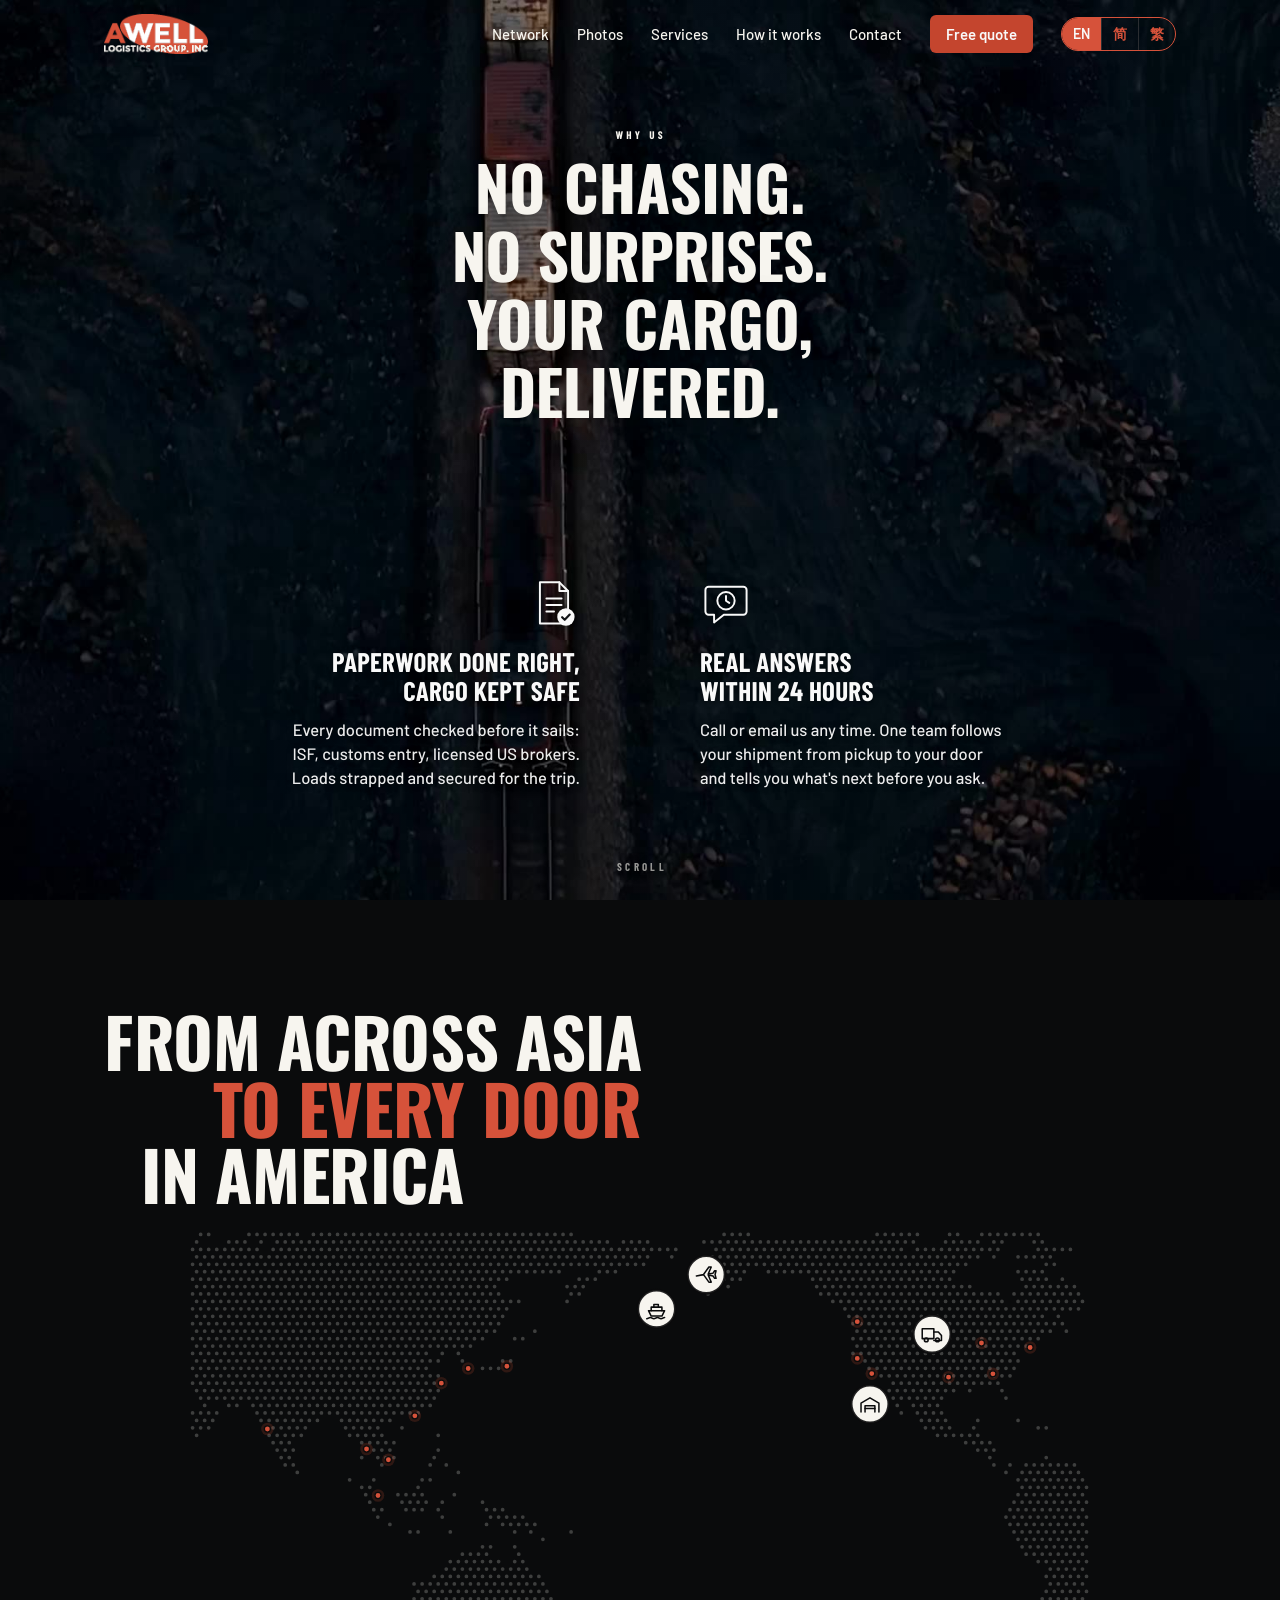
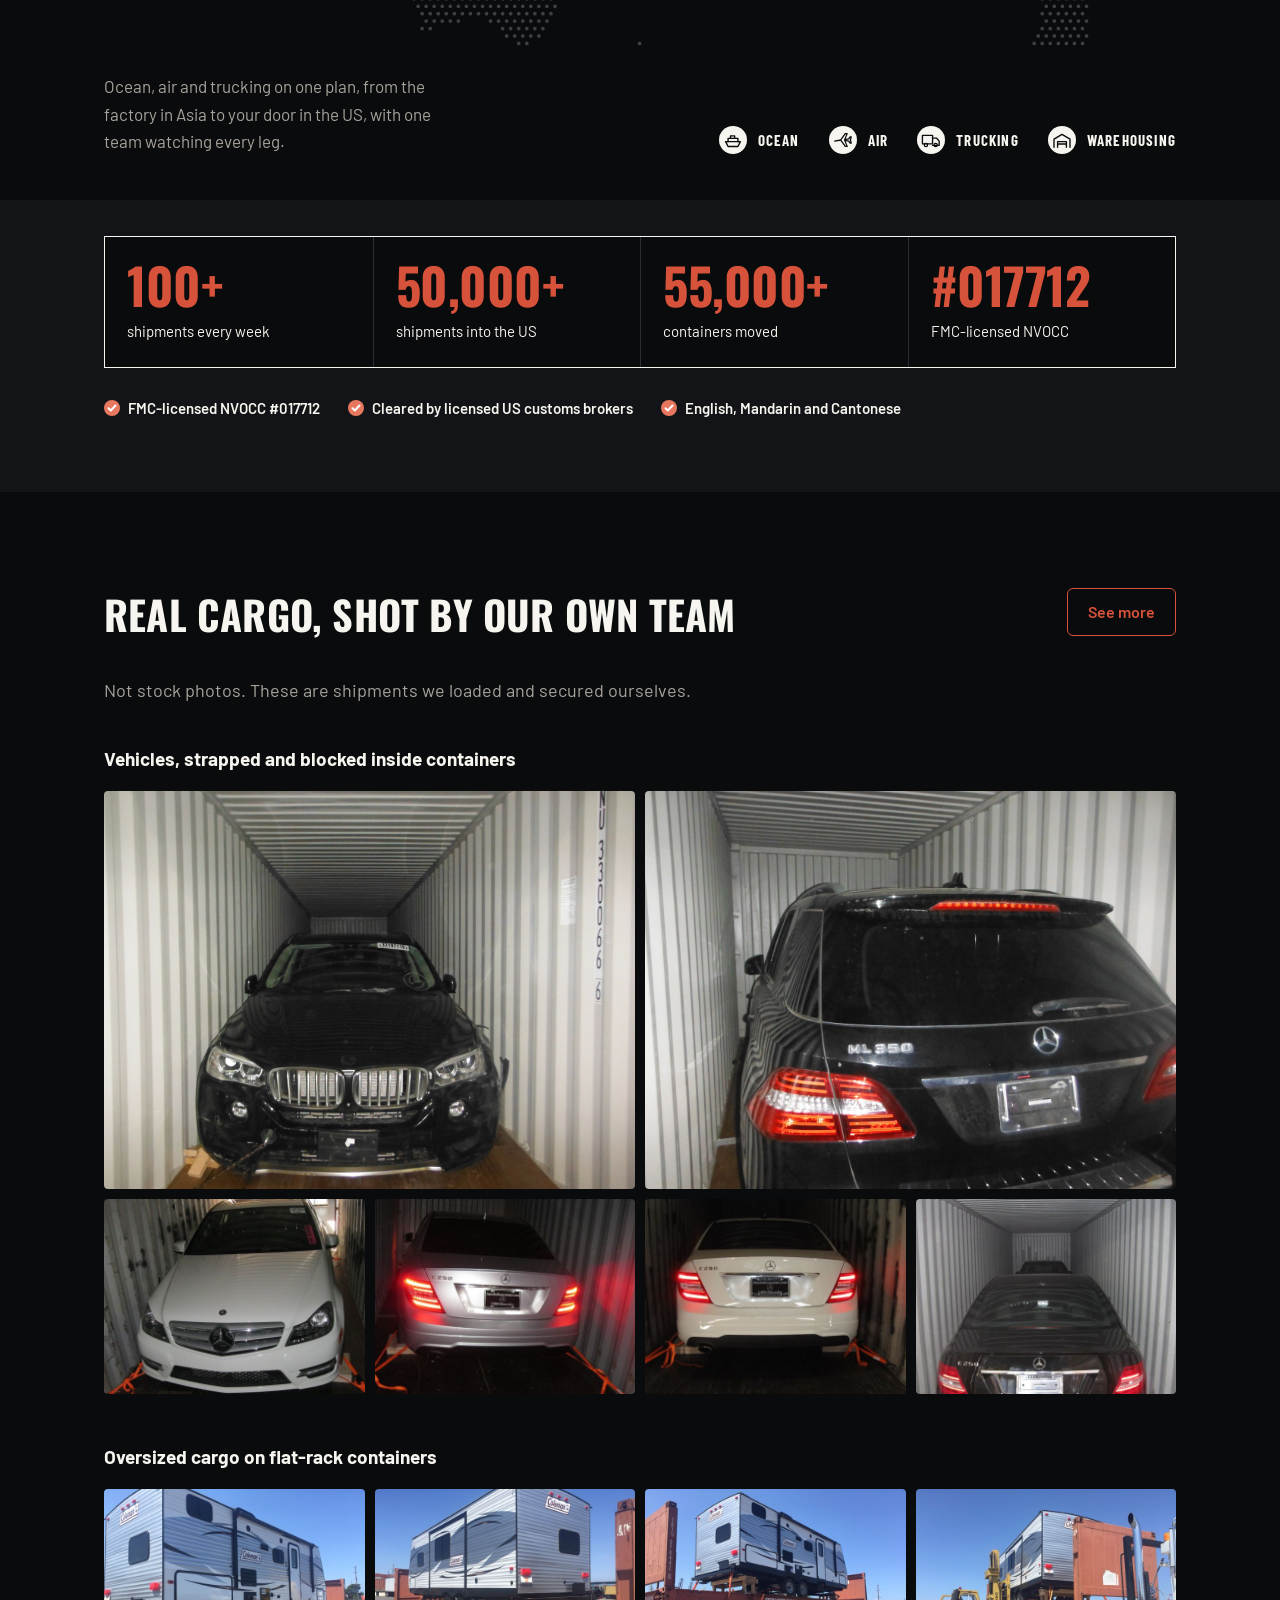
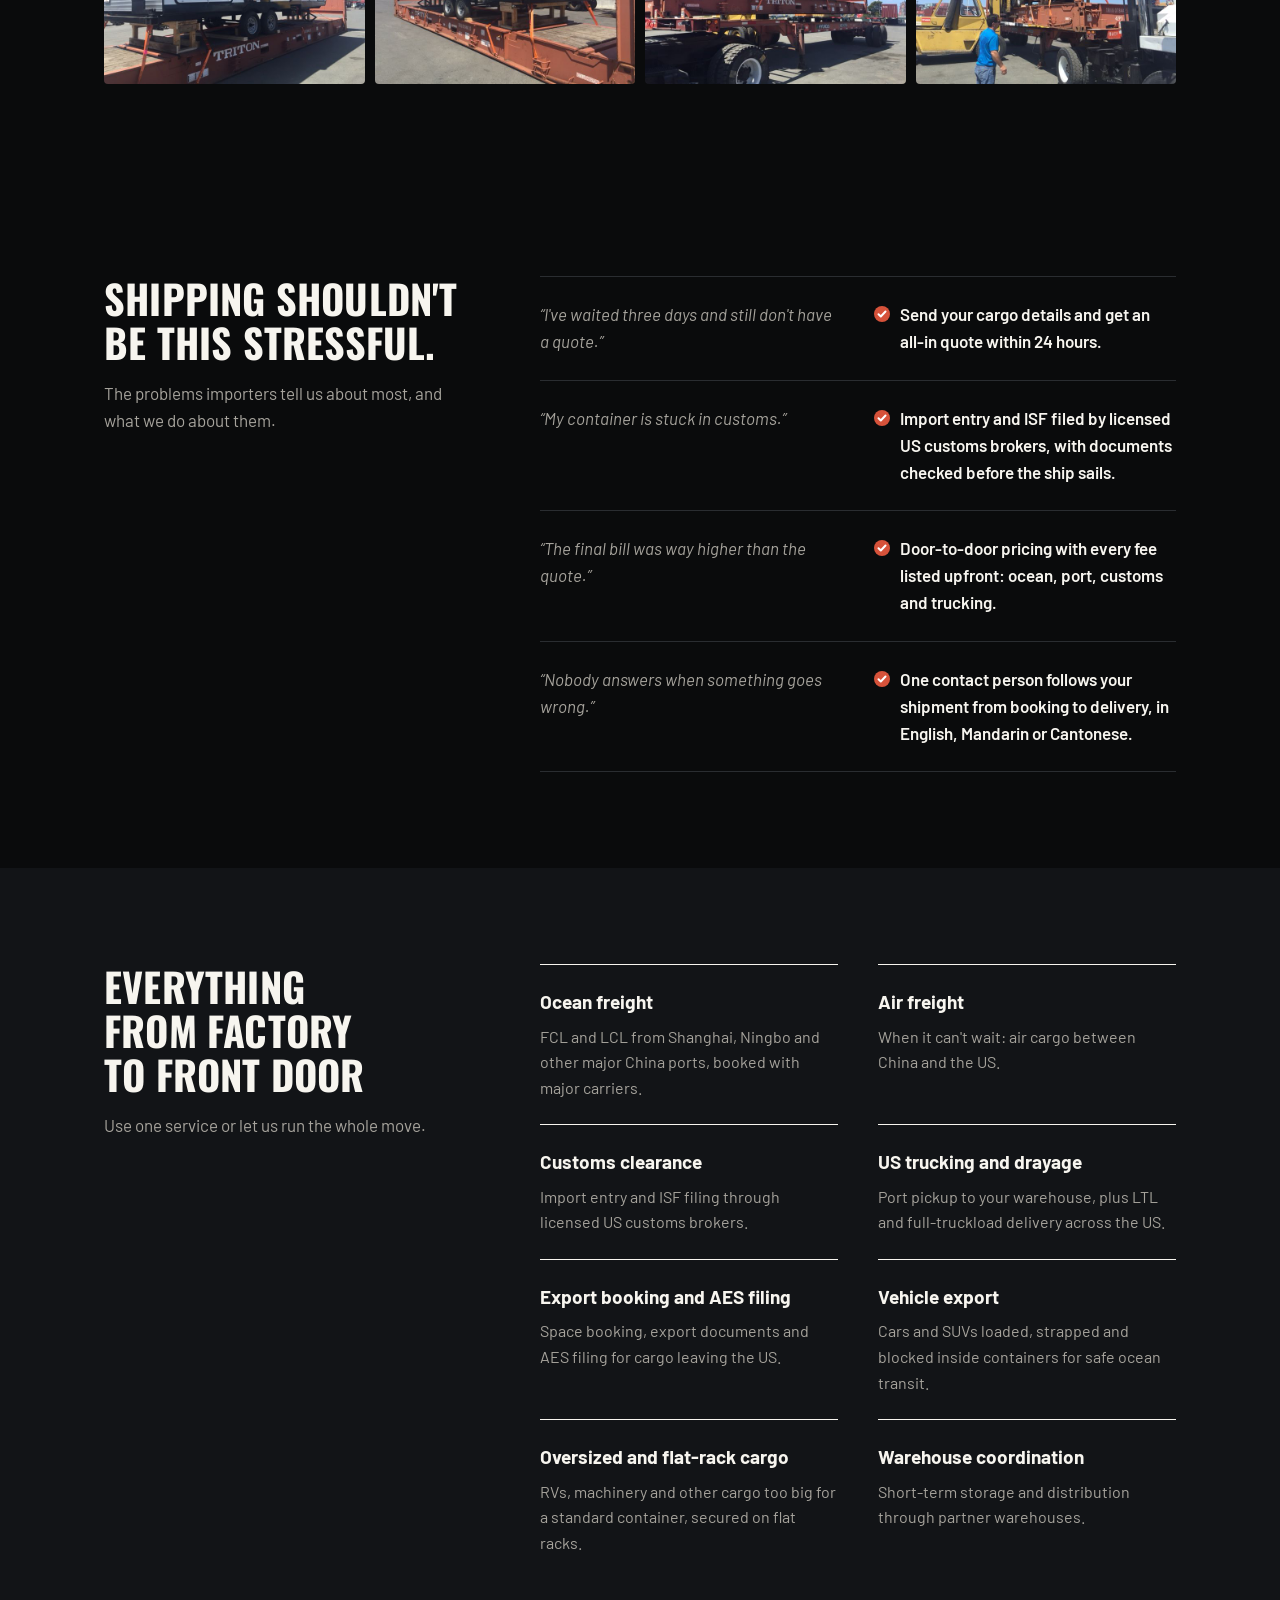
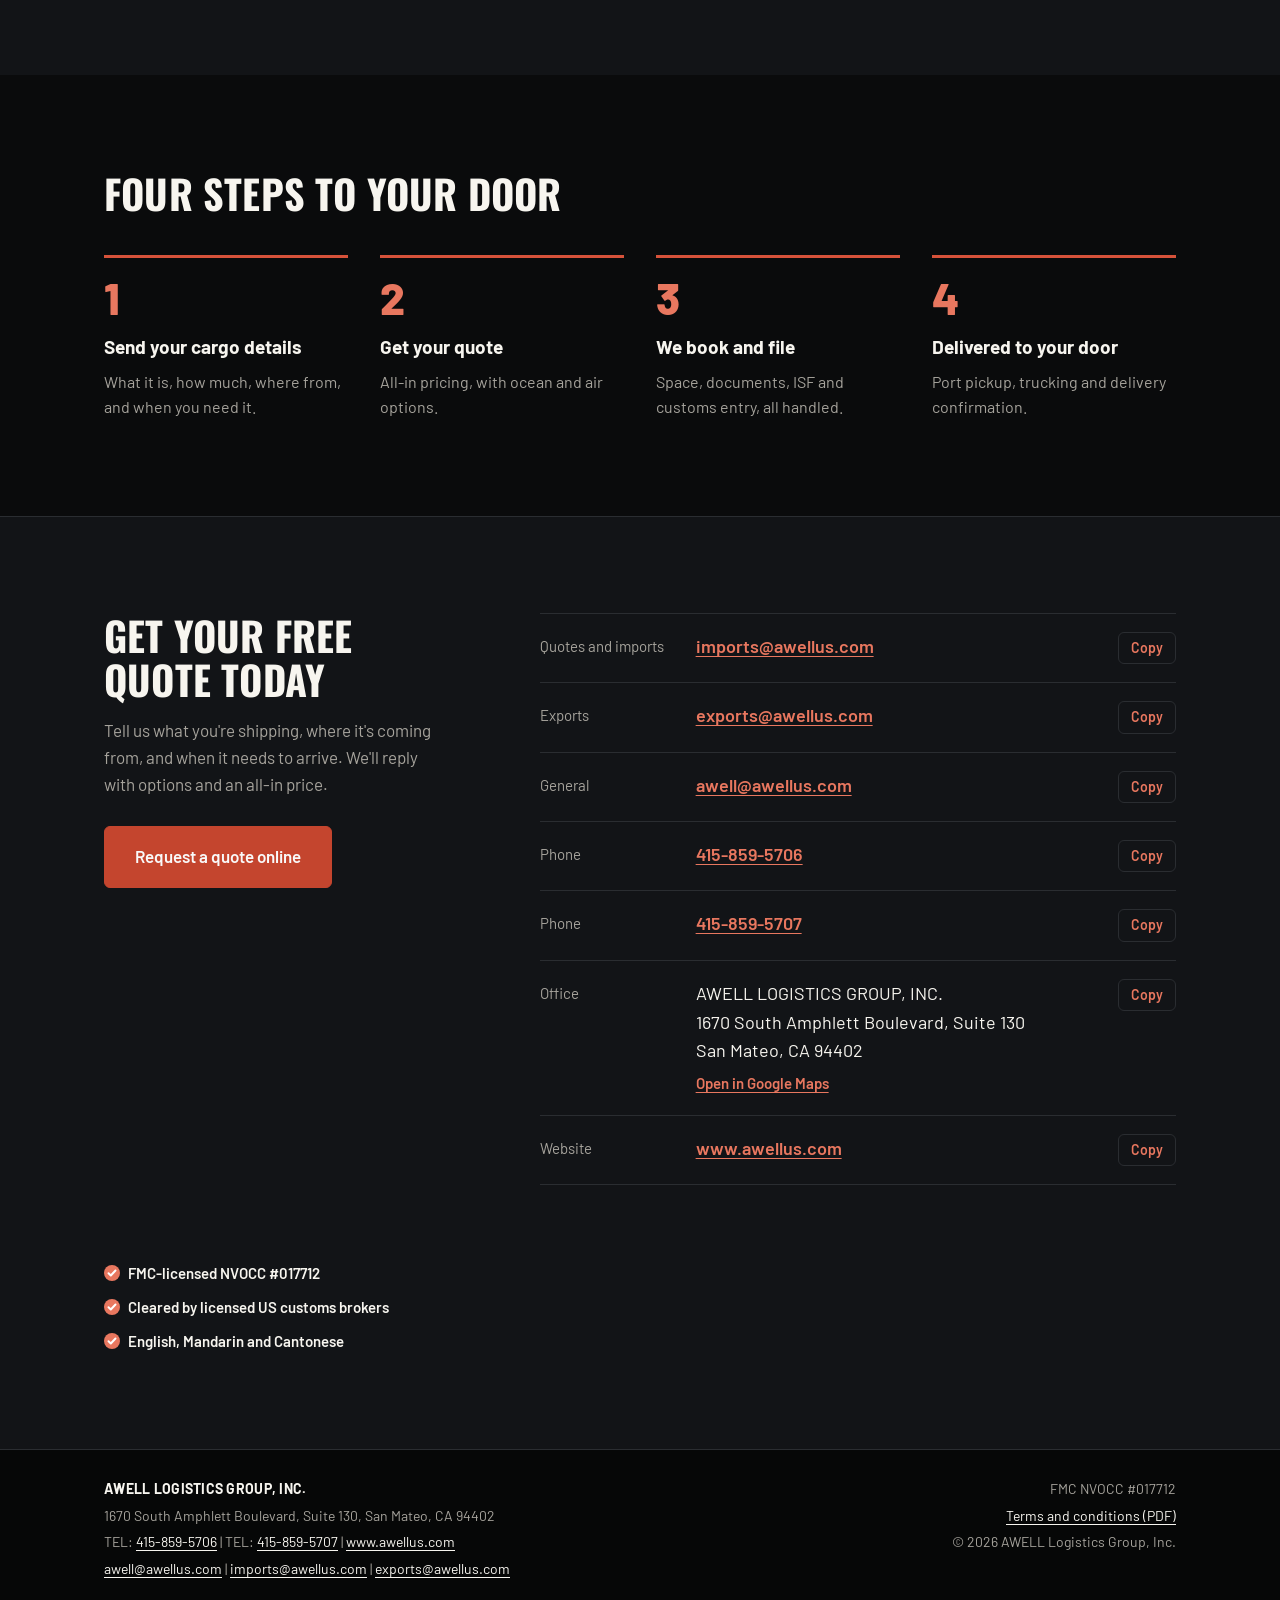
==== commit 3e05d725: "Update /v2 from main" ====
--- a/v2/index.html
+++ b/v2/index.html
@@ -65,10 +65,10 @@
 <main id="top">
 
   <!-- ===== 首屏 =====
-       背景视频：hero.mp4（10 秒，无声）。播完停在最后一帧；翻走再翻回首屏时从头重播（network.js）。hero-poster.jpg 是视频加载出来之前先显示的第一帧。
+       背景视频两份：hero-hd.mp4（高清，约 8MB）和 hero.mp4（标准，约 3MB），network.js 按网速和屏幕自动选，卡了就换成标准版。10 秒，无声。播完停在最后一帧；翻走再翻回首屏时从头重播（network.js）。hero-poster.jpg 是视频加载出来之前先显示的第一帧。
        换视频：把新文件也命名为 hero.mp4 覆盖即可；记得同时更新 hero-poster.jpg。 -->
   <section class="hero-frame" aria-label="AWELL Logistics Group">
-    <video class="bg" src="hero.mp4" poster="hero-poster.jpg" autoplay muted playsinline disablepictureinpicture preload="auto" aria-hidden="true"></video>
+    <video class="bg" data-hd="hero-hd.mp4" data-sd="hero.mp4" poster="hero-poster.jpg" autoplay muted playsinline disablepictureinpicture preload="auto" aria-hidden="true"></video>
     <div class="tint"></div>
     <div class="stage">
       <p class="eyebrow"><span><span class="en">Why us</span><span class="zh">为什么选择我们</span></span></p>
